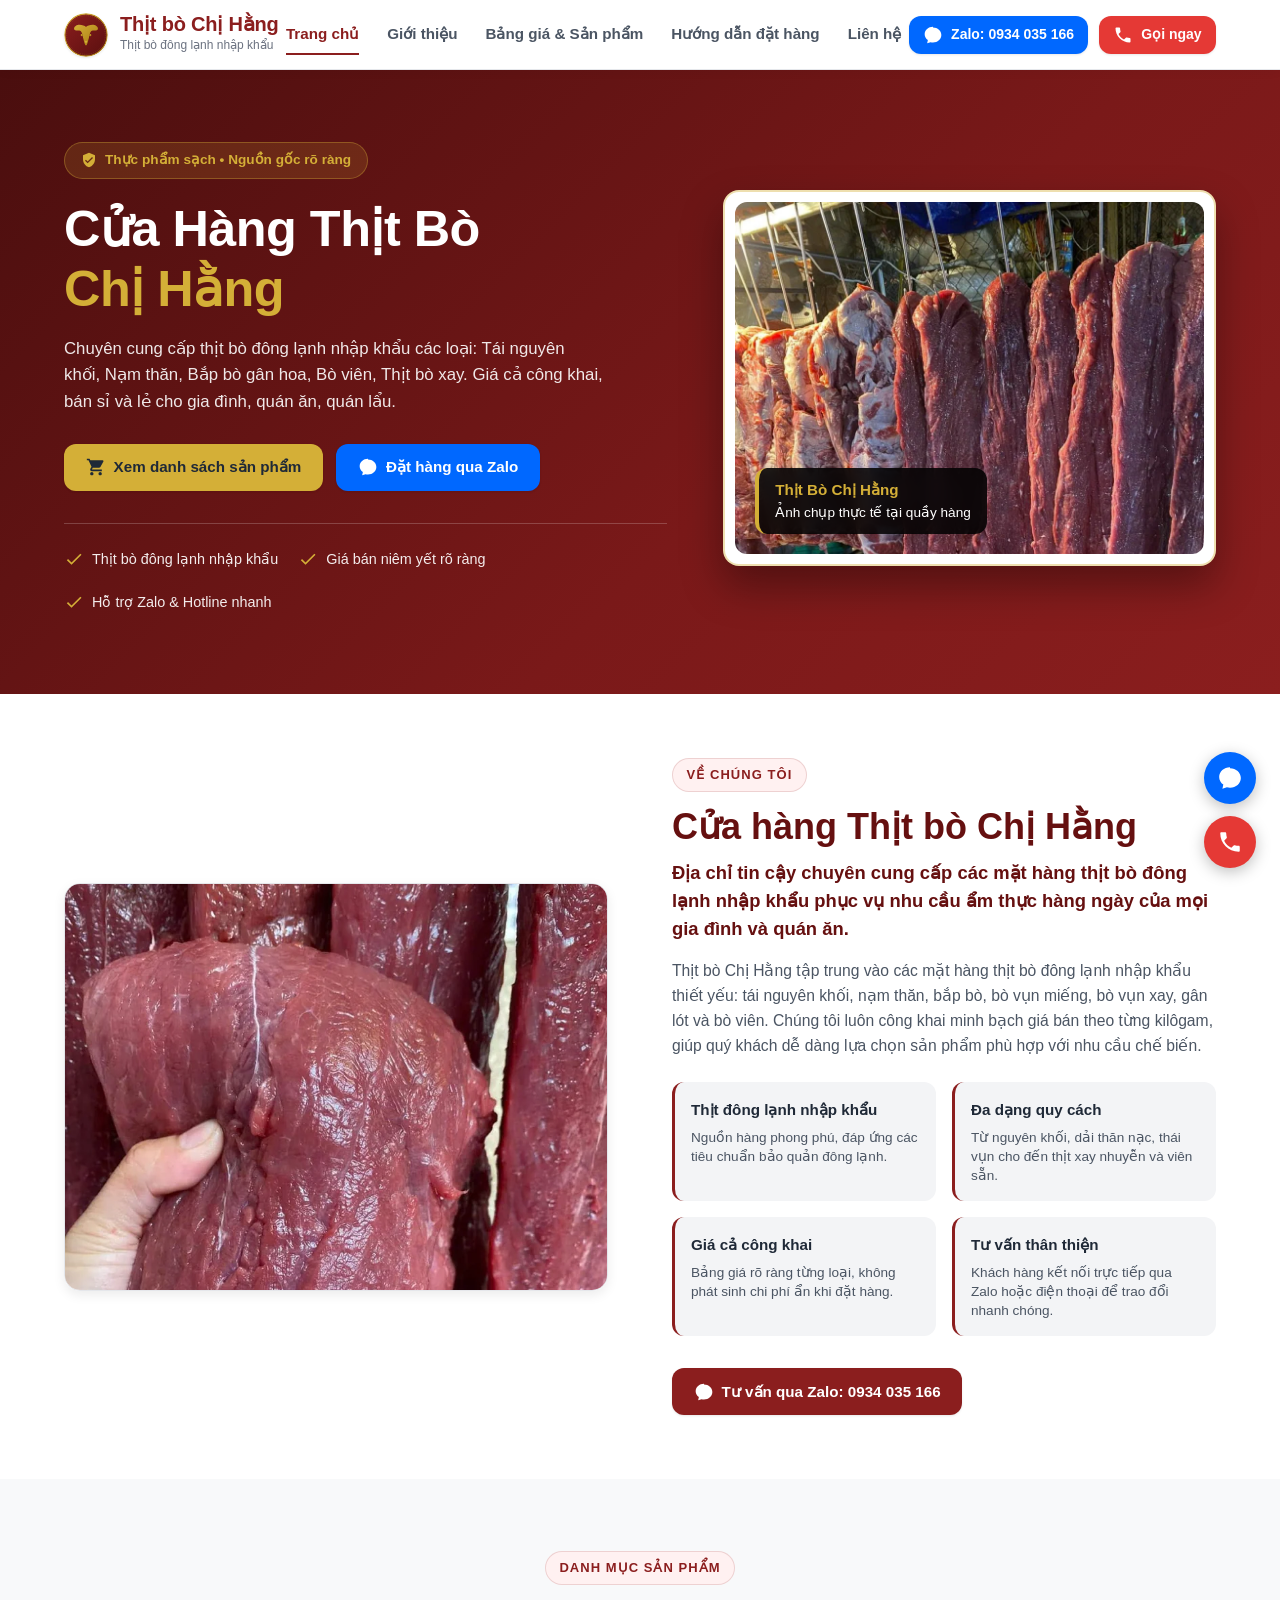
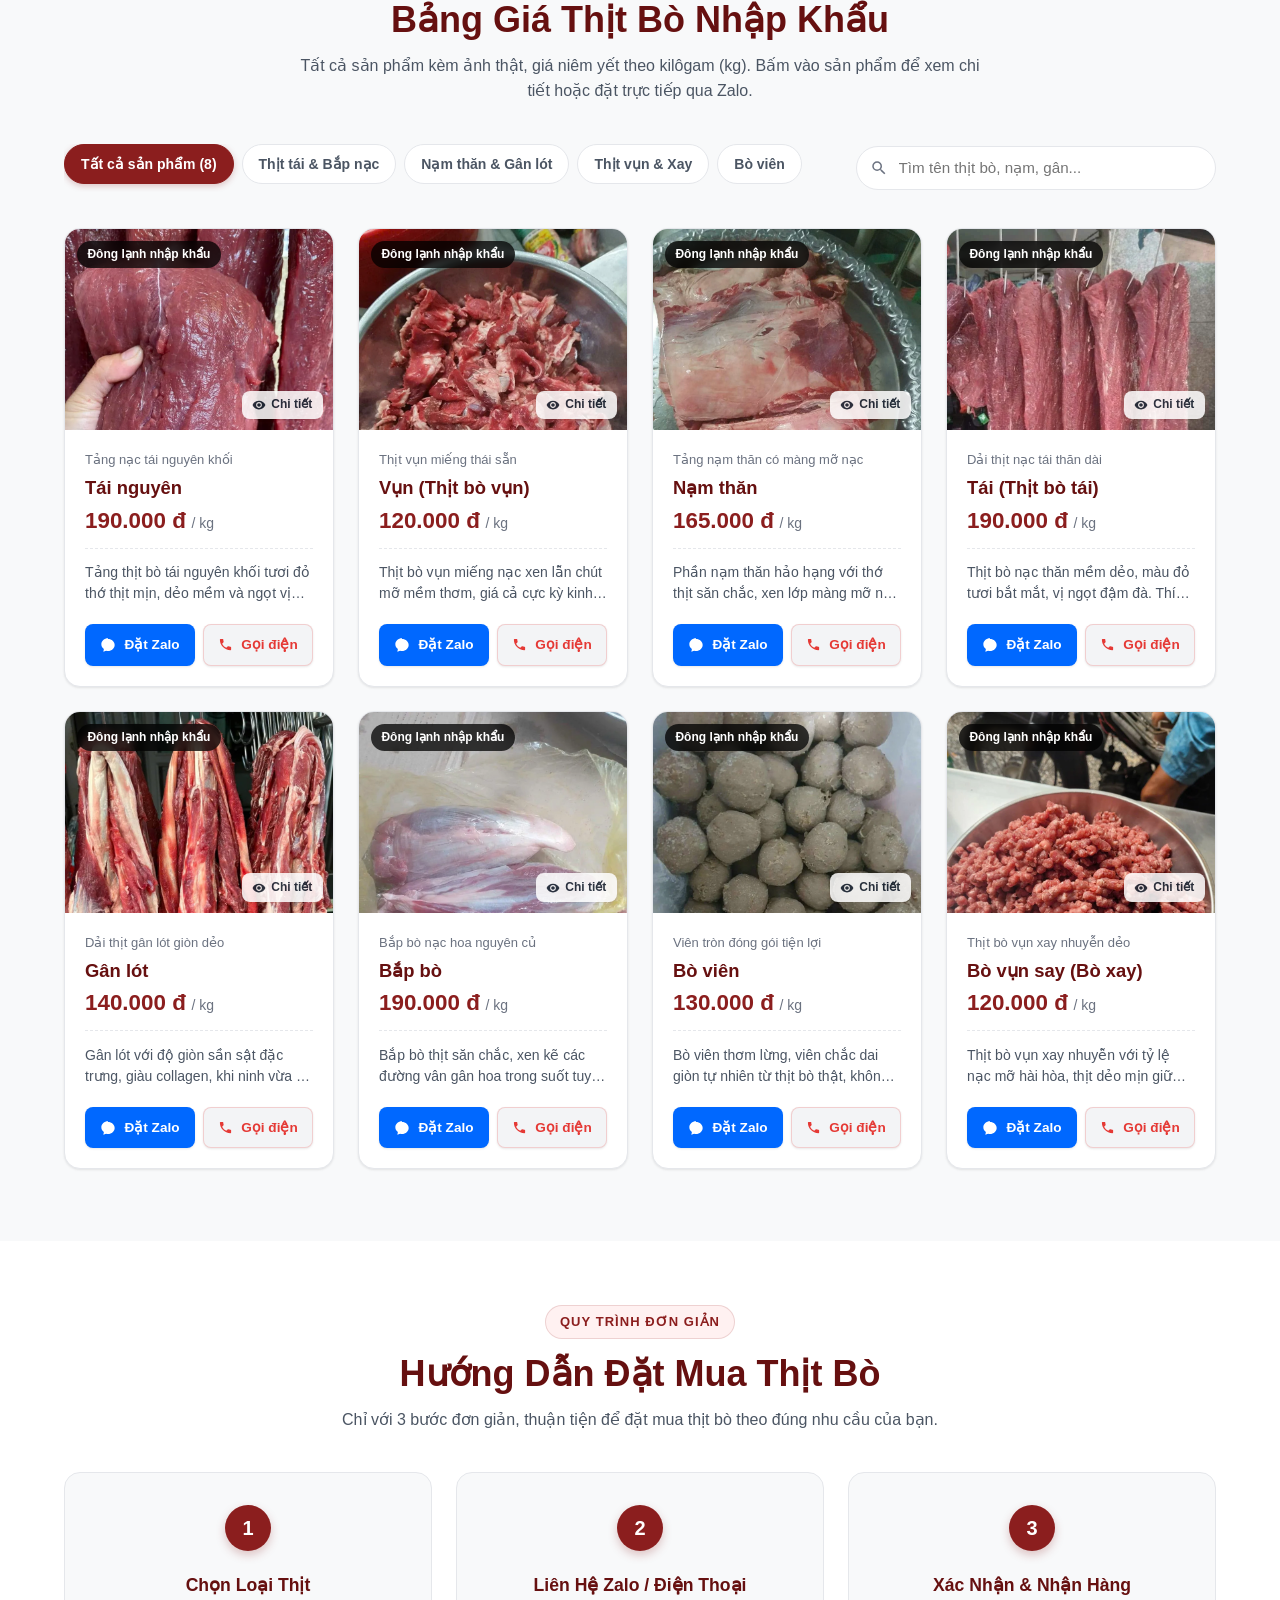
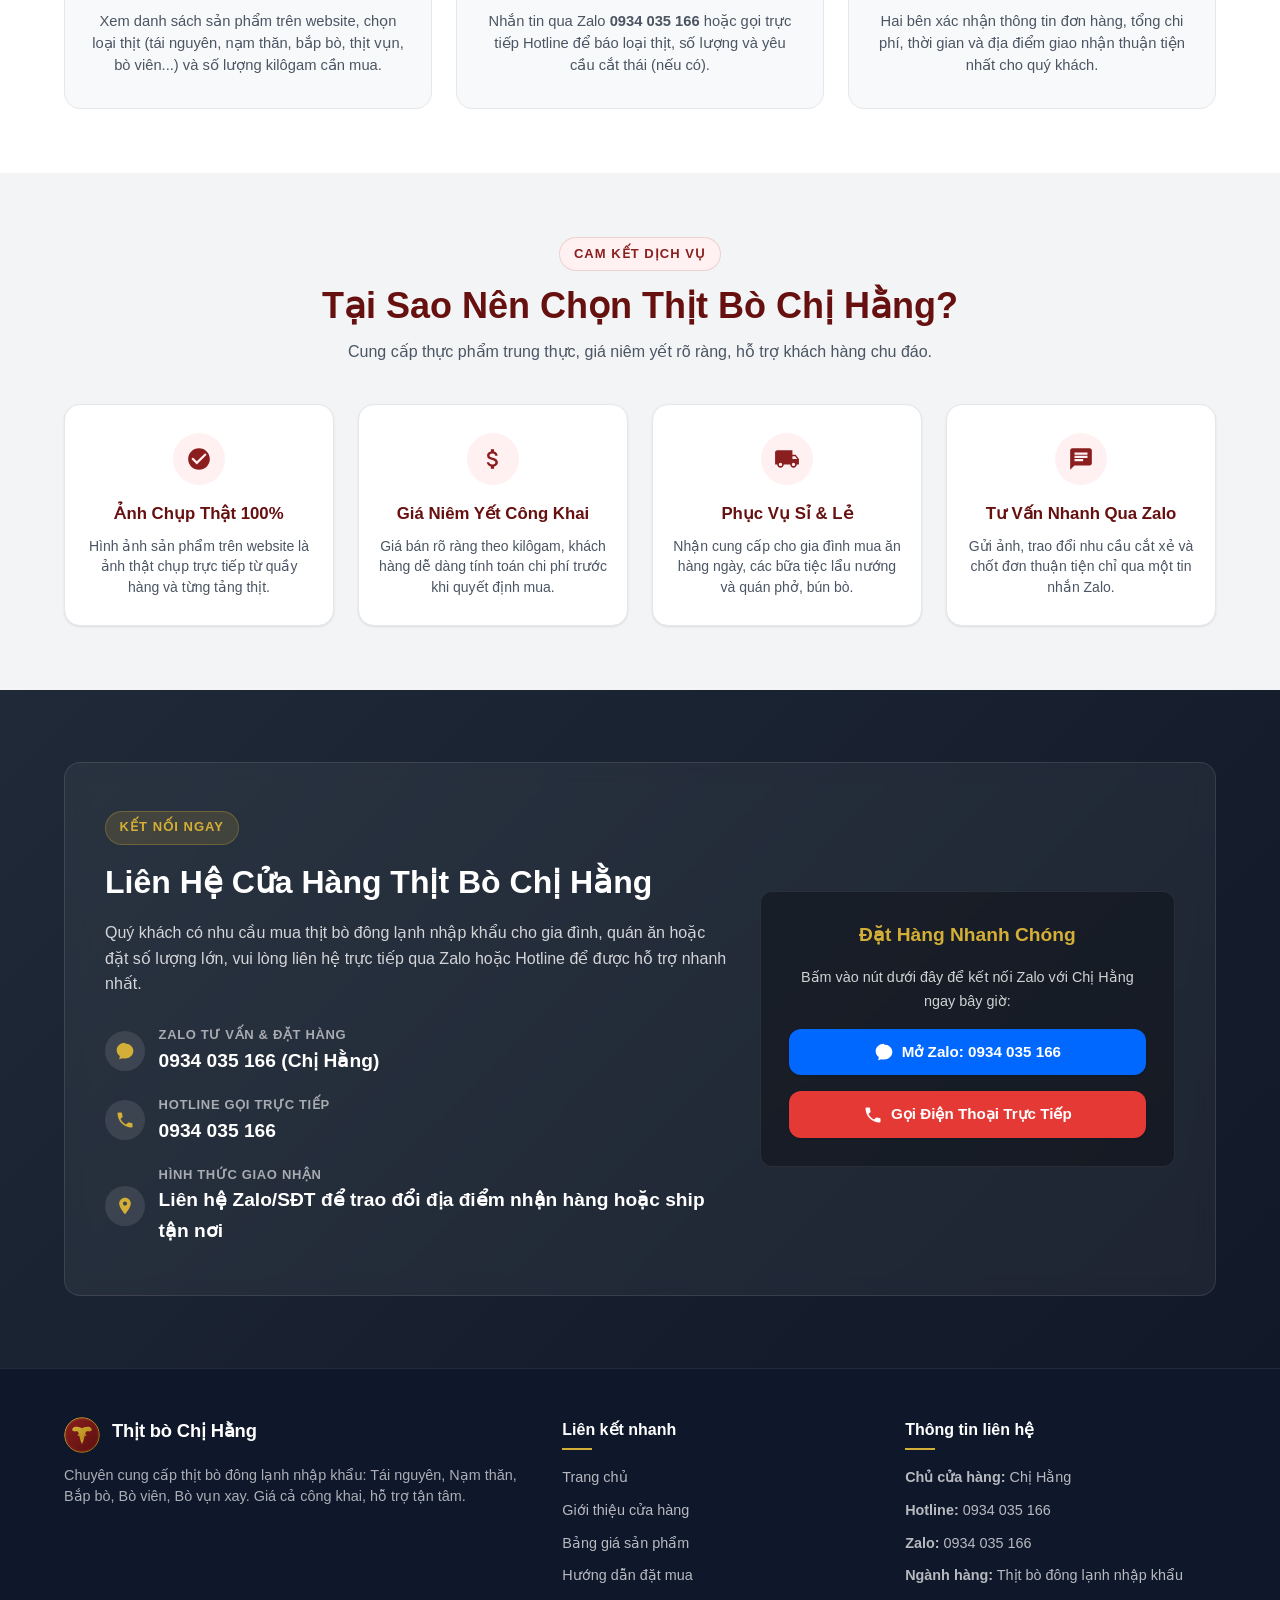
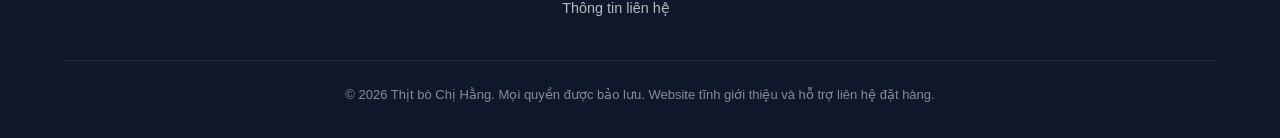
==== index.html @ 5a35ff4e "Khoi tao website Thit bo Chi Hang day du san pham, giao dien responsive va anh thuc te" ====
<!DOCTYPE html>
<html lang="vi">
<head>
  <meta charset="UTF-8">
  <meta name="viewport" content="width=device-width, initial-scale=1.0">
  
  <!-- SEO Meta Tags -->
  <title>Thịt Bò Chị Hằng - Thịt Bò Đông Lạnh Nhập Khẩu Uy Tín, Giá Tốt</title>
  <meta name="description" content="Thịt bò Chị Hằng chuyên cung cấp thịt bò đông lạnh nhập khẩu: tái nguyên, nạm thăn, bắp bò, bò vụn xay, gân lót, bò viên tươi ngon, giá cạnh tranh. Liên hệ Zalo 0934035166.">
  <meta name="keywords" content="thịt bò chị hằng, thịt bò đông lạnh nhập khẩu, thịt bò tái, nạm thăn, bắp bò, bò vụn, bò viên, thịt bò giá sỉ lẻ">
  <meta name="author" content="Thịt bò Chị Hằng">
  <meta name="robots" content="index, follow">

  <!-- Open Graph / Facebook / Zalo Share -->
  <meta property="og:type" content="website">
  <meta property="og:title" content="Thịt Bò Chị Hằng - Thịt Bò Đông Lạnh Nhập Khẩu">
  <meta property="og:description" content="Cung cấp thịt bò đông lạnh nhập khẩu uy tín: Tái nguyên, Nạm thăn, Bắp bò, Bò viên, Bò xay... Liên hệ đặt hàng: 0934035166.">
  <meta property="og:image" content="images/hero-quay-hang.jpg">

  <!-- Favicon -->
  <link rel="icon" type="image/svg+xml" href="images/logo.svg">

  <!-- Stylesheet -->
  <link rel="stylesheet" href="style.css">
</head>
<body>

  <!-- ===== SITE HEADER ===== -->
  <header id="site-header" class="site-header">
    <div class="container header-container">
      <a href="#trang-chu" class="brand-link" id="brand-link" title="Thịt bò Chị Hằng">
        <img src="images/logo.svg" alt="Logo Thịt bò Chị Hằng" class="brand-logo" width="44" height="44">
        <div class="brand-text">
          <span class="brand-name">Thịt bò Chị Hằng</span>
          <span class="brand-sub">Thịt bò đông lạnh nhập khẩu</span>
        </div>
      </a>

      <!-- Desktop Nav -->
      <nav class="main-nav" id="main-nav" aria-label="Điều hướng chính">
        <a href="#trang-chu" class="nav-link active" id="nav-home">Trang chủ</a>
        <a href="#gioi-thieu" class="nav-link" id="nav-about">Giới thiệu</a>
        <a href="#san-pham" class="nav-link" id="nav-products">Bảng giá & Sản phẩm</a>
        <a href="#huong-dan" class="nav-link" id="nav-guide">Hướng dẫn đặt hàng</a>
        <a href="#lien-he" class="nav-link" id="nav-contact">Liên hệ</a>
      </nav>

      <!-- Header Actions -->
      <div class="header-actions">
        <a href="https://zalo.me/0934035166" target="_blank" rel="noopener noreferrer" class="btn btn-zalo btn-sm" id="header-zalo-btn" title="Chat Zalo ngay">
          <svg class="btn-icon" viewBox="0 0 24 24">
            <path d="M12 2C6.48 2 2 6.03 2 11c0 2.87 1.5 5.43 3.84 7.08L5 22l4.13-1.35c.92.23 1.89.35 2.87.35 5.52 0 10-4.03 10-9s-4.48-9-10-9z"/>
          </svg>
          <span>Zalo: 0934 035 166</span>
        </a>

        <a href="tel:0934035166" class="btn btn-hotline btn-sm header-phone-btn" id="header-phone-btn" title="Gọi Hotline">
          <svg class="btn-icon" viewBox="0 0 24 24">
            <path d="M6.62 10.79c1.44 2.83 3.76 5.14 6.59 6.59l2.2-2.2c.27-.27.67-.36 1.02-.24 1.12.37 2.33.57 3.57.57.55 0 1 .45 1 1V20c0 .55-.45 1-1 1-9.39 0-17-7.61-17-17 0-.55.45-1 1-1h3.5c.55 0 1 .45 1 1 0 1.25.2 2.45.57 3.57.11.35.03.74-.25 1.02l-2.2 2.2z"/>
          </svg>
          <span>Gọi ngay</span>
        </a>

        <!-- Mobile Menu Toggle Button -->
        <button class="menu-toggle" id="menu-toggle" aria-label="Mở menu điều hướng" aria-expanded="false">
          <span></span>
          <span></span>
          <span></span>
        </button>
      </div>
    </div>

    <!-- Mobile Drawer Nav -->
    <div class="mobile-nav-drawer" id="mobile-nav-drawer">
      <a href="#trang-chu" class="nav-link">Trang chủ</a>
      <a href="#gioi-thieu" class="nav-link">Giới thiệu cửa hàng</a>
      <a href="#san-pham" class="nav-link">Danh sách sản phẩm</a>
      <a href="#huong-dan" class="nav-link">Hướng dẫn đặt hàng</a>
      <a href="#lien-he" class="nav-link">Thông tin liên hệ</a>
      <div class="mobile-actions">
        <a href="https://zalo.me/0934035166" target="_blank" rel="noopener noreferrer" class="btn btn-zalo">
          <svg class="btn-icon" viewBox="0 0 24 24"><path d="M12 2C6.48 2 2 6.03 2 11c0 2.87 1.5 5.43 3.84 7.08L5 22l4.13-1.35c.92.23 1.89.35 2.87.35 5.52 0 10-4.03 10-9s-4.48-9-10-9z"/></svg>
          <span>Nhắn Zalo: 0934 035 166</span>
        </a>
        <a href="tel:0934035166" class="btn btn-hotline">
          <svg class="btn-icon" viewBox="0 0 24 24"><path d="M6.62 10.79c1.44 2.83 3.76 5.14 6.59 6.59l2.2-2.2c.27-.27.67-.36 1.02-.24 1.12.37 2.33.57 3.57.57.55 0 1 .45 1 1V20c0 .55-.45 1-1 1-9.39 0-17-7.61-17-17 0-.55.45-1 1-1h3.5c.55 0 1 .45 1 1 0 1.25.2 2.45.57 3.57.11.35.03.74-.25 1.02l-2.2 2.2z"/></svg>
          <span>Gọi Hotline: 0934 035 166</span>
        </a>
      </div>
    </div>
  </header>

  <!-- ===== MAIN CONTENT ===== -->
  <main id="main-content">

    <!-- 1. HERO SECTION -->
    <section id="trang-chu" class="hero-section">
      <div class="container">
        <div class="hero-grid">
          <div class="hero-content">
            <div class="hero-badge">
              <svg width="16" height="16" viewBox="0 0 24 24" fill="currentColor">
                <path d="M12 1L3 5v6c0 5.55 3.84 10.74 9 12 5.16-1.26 9-6.45 9-12V5l-9-4zm-2 16l-4-4 1.41-1.41L10 14.17l6.59-6.59L18 9l-8 8z"/>
              </svg>
              <span>Thực phẩm sạch • Nguồn gốc rõ ràng</span>
            </div>

            <h1 class="hero-title">
              Cửa Hàng Thịt Bò <span>Chị Hằng</span>
            </h1>

            <p class="hero-desc">
              Chuyên cung cấp thịt bò đông lạnh nhập khẩu các loại: Tái nguyên khối, Nạm thăn, Bắp bò gân hoa, Bò viên, Thịt bò xay. Giá cả công khai, bán sỉ và lẻ cho gia đình, quán ăn, quán lẩu.
            </p>

            <div class="hero-cta-group">
              <a href="#san-pham" class="btn btn-accent" id="hero-btn-products">
                <svg class="btn-icon" viewBox="0 0 24 24">
                  <path d="M7 18c-1.1 0-1.99.9-1.99 2S5.9 22 7 22s2-.9 2-2-.9-2-2-2zM1 2v2h2l3.6 7.59-1.35 2.45c-.16.28-.25.61-.25.96 0 1.1.9 2 2 2h12v-2H7.42c-.14 0-.25-.11-.25-.25l.03-.12.9-1.63h7.45c.75 0 1.41-.41 1.75-1.03l3.58-6.49c.08-.14.12-.31.12-.48 0-.55-.45-1-1-1H5.21l-.94-2H1zm16 16c-1.1 0-1.99.9-1.99 2s.89 2 1.99 2 2-.9 2-2-.9-2-2-2z"/>
                </svg>
                <span>Xem danh sách sản phẩm</span>
              </a>

              <a href="https://zalo.me/0934035166" target="_blank" rel="noopener noreferrer" class="btn btn-zalo" id="hero-btn-zalo">
                <svg class="btn-icon" viewBox="0 0 24 24">
                  <path d="M12 2C6.48 2 2 6.03 2 11c0 2.87 1.5 5.43 3.84 7.08L5 22l4.13-1.35c.92.23 1.89.35 2.87.35 5.52 0 10-4.03 10-9s-4.48-9-10-9z"/>
                </svg>
                <span>Đặt hàng qua Zalo</span>
              </a>
            </div>

            <div class="hero-highlights">
              <div class="highlight-item">
                <svg class="highlight-icon" viewBox="0 0 24 24"><path d="M9 16.17L4.83 12l-1.42 1.41L9 19 21 7l-1.41-1.41z"/></svg>
                <span>Thịt bò đông lạnh nhập khẩu</span>
              </div>
              <div class="highlight-item">
                <svg class="highlight-icon" viewBox="0 0 24 24"><path d="M9 16.17L4.83 12l-1.42 1.41L9 19 21 7l-1.41-1.41z"/></svg>
                <span>Giá bán niêm yết rõ ràng</span>
              </div>
              <div class="highlight-item">
                <svg class="highlight-icon" viewBox="0 0 24 24"><path d="M9 16.17L4.83 12l-1.42 1.41L9 19 21 7l-1.41-1.41z"/></svg>
                <span>Hỗ trợ Zalo & Hotline nhanh</span>
              </div>
            </div>
          </div>

          <div class="hero-visual">
            <div class="hero-card">
              <div class="hero-img-wrap">
                <picture>
                  <source srcset="images/hero-quay-hang.webp" type="image/webp">
                  <img src="images/hero-quay-hang.jpg" alt="Quầy thịt bò đông lạnh nhập khẩu Thịt bò Chị Hằng" class="hero-img" width="800" height="600">
                </picture>
                <div class="hero-floating-badge">
                  <strong>Thịt Bò Chị Hằng</strong>
                  <span>Ảnh chụp thực tế tại quầy hàng</span>
                </div>
              </div>
            </div>
          </div>
        </div>
      </div>
    </section>

    <!-- 2. ABOUT STORE SECTION -->
    <section id="gioi-thieu" class="about-section">
      <div class="container">
        <div class="about-grid">
          <div class="about-img-box">
            <div class="about-img-frame">
              <picture>
                <source srcset="images/tai-nguyen.webp" type="image/webp">
                <img src="images/tai-nguyen.jpg" alt="Thịt bò tái nguyên tươi ngon - Thịt bò Chị Hằng" class="about-img" loading="lazy" width="600" height="450">
              </picture>
            </div>
          </div>

          <div class="about-content">
            <div class="section-tag">Về chúng tôi</div>
            <h2 class="section-title">Cửa hàng Thịt bò Chị Hằng</h2>
            <p class="about-lead">
              Địa chỉ tin cậy chuyên cung cấp các mặt hàng thịt bò đông lạnh nhập khẩu phục vụ nhu cầu ẩm thực hàng ngày của mọi gia đình và quán ăn.
            </p>
            <p class="about-text">
              Thịt bò Chị Hằng tập trung vào các mặt hàng thịt bò đông lạnh nhập khẩu thiết yếu: tái nguyên khối, nạm thăn, bắp bò, bò vụn miếng, bò vụn xay, gân lót và bò viên. Chúng tôi luôn công khai minh bạch giá bán theo từng kilôgam, giúp quý khách dễ dàng lựa chọn sản phẩm phù hợp với nhu cầu chế biến.
            </p>

            <div class="about-features-list">
              <div class="feature-box">
                <h4>Thịt đông lạnh nhập khẩu</h4>
                <p>Nguồn hàng phong phú, đáp ứng các tiêu chuẩn bảo quản đông lạnh.</p>
              </div>
              <div class="feature-box">
                <h4>Đa dạng quy cách</h4>
                <p>Từ nguyên khối, dải thăn nạc, thái vụn cho đến thịt xay nhuyễn và viên sẵn.</p>
              </div>
              <div class="feature-box">
                <h4>Giá cả công khai</h4>
                <p>Bảng giá rõ ràng từng loại, không phát sinh chi phí ẩn khi đặt hàng.</p>
              </div>
              <div class="feature-box">
                <h4>Tư vấn thân thiện</h4>
                <p>Khách hàng kết nối trực tiếp qua Zalo hoặc điện thoại để trao đổi nhanh chóng.</p>
              </div>
            </div>

            <a href="https://zalo.me/0934035166" target="_blank" rel="noopener noreferrer" class="btn btn-primary" id="about-zalo-btn">
              <svg class="btn-icon" viewBox="0 0 24 24"><path d="M12 2C6.48 2 2 6.03 2 11c0 2.87 1.5 5.43 3.84 7.08L5 22l4.13-1.35c.92.23 1.89.35 2.87.35 5.52 0 10-4.03 10-9s-4.48-9-10-9z"/></svg>
              <span>Tư vấn qua Zalo: 0934 035 166</span>
            </a>
          </div>
        </div>
      </div>
    </section>

    <!-- 3. PRODUCTS SECTION (MAIN) -->
    <section id="san-pham" class="products-section">
      <div class="container">
        <div class="section-title-wrap">
          <span class="section-tag">Danh mục sản phẩm</span>
          <h2 class="section-title">Bảng Giá Thịt Bò Nhập Khẩu</h2>
          <p class="section-subtitle">
            Tất cả sản phẩm kèm ảnh thật, giá niêm yết theo kilôgam (kg). Bấm vào sản phẩm để xem chi tiết hoặc đặt trực tiếp qua Zalo.
          </p>
        </div>

        <!-- Filter & Search Toolbar -->
        <div class="products-toolbar">
          <div class="filter-pills" id="filter-pills" role="tablist" aria-label="Bộ lọc danh mục">
            <button class="filter-pill active" data-category="all" role="tab" aria-selected="true">Tất cả sản phẩm (8)</button>
            <button class="filter-pill" data-category="tai" role="tab" aria-selected="false">Thịt tái & Bắp nạc</button>
            <button class="filter-pill" data-category="nam-gan" role="tab" aria-selected="false">Nạm thăn & Gân lót</button>
            <button class="filter-pill" data-category="vun" role="tab" aria-selected="false">Thịt vụn & Xay</button>
            <button class="filter-pill" data-category="vien" role="tab" aria-selected="false">Bò viên</button>
          </div>

          <div class="search-input-wrap">
            <svg class="search-icon" viewBox="0 0 24 24">
              <path d="M15.5 14h-.79l-.28-.27A6.471 6.471 0 0 0 16 9.5 6.5 6.5 0 1 0 9.5 16c1.61 0 3.09-.59 4.23-1.57l.27.28v.79l5 4.99L20.49 19l-4.99-5zm-6 0C7.01 14 5 11.99 5 9.5S7.01 5 9.5 5 14 7.01 14 9.5 11.99 14 9.5 14z"/>
            </svg>
            <input type="search" id="search-input" class="search-input" placeholder="Tìm tên thịt bò, nạm, gân..." aria-label="Tìm kiếm sản phẩm">
          </div>
        </div>

        <!-- Products Grid Container (Rendered by JS) -->
        <div class="products-grid" id="products-grid" aria-live="polite">
          <!-- Sẽ được render động từ products.js -->
        </div>
      </div>
    </section>

    <!-- 4. HOW TO ORDER SECTION -->
    <section id="huong-dan" class="steps-section">
      <div class="container">
        <div class="section-title-wrap">
          <span class="section-tag">Quy trình đơn giản</span>
          <h2 class="section-title">Hướng Dẫn Đặt Mua Thịt Bò</h2>
          <p class="section-subtitle">
            Chỉ với 3 bước đơn giản, thuận tiện để đặt mua thịt bò theo đúng nhu cầu của bạn.
          </p>
        </div>

        <div class="steps-grid">
          <div class="step-card">
            <div class="step-number">1</div>
            <h3 class="step-title">Chọn Loại Thịt</h3>
            <p class="step-desc">
              Xem danh sách sản phẩm trên website, chọn loại thịt (tái nguyên, nạm thăn, bắp bò, thịt vụn, bò viên...) và số lượng kilôgam cần mua.
            </p>
          </div>

          <div class="step-card">
            <div class="step-number">2</div>
            <h3 class="step-title">Liên Hệ Zalo / Điện Thoại</h3>
            <p class="step-desc">
              Nhắn tin qua Zalo <strong>0934 035 166</strong> hoặc gọi trực tiếp Hotline để báo loại thịt, số lượng và yêu cầu cắt thái (nếu có).
            </p>
          </div>

          <div class="step-card">
            <div class="step-number">3</div>
            <h3 class="step-title">Xác Nhận & Nhận Hàng</h3>
            <p class="step-desc">
              Hai bên xác nhận thông tin đơn hàng, tổng chi phí, thời gian và địa điểm giao nhận thuận tiện nhất cho quý khách.
            </p>
          </div>
        </div>
      </div>
    </section>

    <!-- 5. ADVANTAGES SECTION -->
    <section class="advantages-section">
      <div class="container">
        <div class="section-title-wrap">
          <span class="section-tag">Cam kết dịch vụ</span>
          <h2 class="section-title">Tại Sao Nên Chọn Thịt Bò Chị Hằng?</h2>
          <p class="section-subtitle">
            Cung cấp thực phẩm trung thực, giá niêm yết rõ ràng, hỗ trợ khách hàng chu đáo.
          </p>
        </div>

        <div class="advantages-grid">
          <div class="advantage-card">
            <div class="advantage-icon-wrap">
              <svg class="advantage-icon" viewBox="0 0 24 24"><path d="M12 2C6.48 2 2 6.48 2 12s4.48 10 10 10 10-4.48 10-10S17.52 2 12 2zm-2 15l-5-5 1.41-1.41L10 14.17l7.59-7.59L19 8l-9 9z"/></svg>
            </div>
            <h3 class="advantage-title">Ảnh Chụp Thật 100%</h3>
            <p class="advantage-desc">Hình ảnh sản phẩm trên website là ảnh thật chụp trực tiếp từ quầy hàng và từng tảng thịt.</p>
          </div>

          <div class="advantage-card">
            <div class="advantage-icon-wrap">
              <svg class="advantage-icon" viewBox="0 0 24 24"><path d="M11.8 10.9c-2.27-.59-3-1.2-3-2.15 0-1.09 1.01-1.85 2.7-1.85 1.78 0 2.44.85 2.5 2.1h2.21c-.07-1.72-1.12-3.3-3.21-3.81V3h-3v2.16c-1.94.42-3.5 1.68-3.5 3.61 0 2.31 1.91 3.46 4.7 4.13 2.5.6 3 1.48 3 2.41 0 .69-.49 1.79-2.7 1.79-2.06 0-2.87-.92-2.98-2.1h-2.2c.12 2.19 1.76 3.42 3.68 3.83V21h3v-2.15c1.95-.37 3.5-1.5 3.5-3.55 0-2.84-2.43-3.81-4.7-4.4z"/></svg>
            </div>
            <h3 class="advantage-title">Giá Niêm Yết Công Khai</h3>
            <p class="advantage-desc">Giá bán rõ ràng theo kilôgam, khách hàng dễ dàng tính toán chi phí trước khi quyết định mua.</p>
          </div>

          <div class="advantage-card">
            <div class="advantage-icon-wrap">
              <svg class="advantage-icon" viewBox="0 0 24 24"><path d="M20 8h-3V4H3c-1.1 0-2 .9-2 2v11h2c0 1.66 1.34 3 3 3s3-1.34 3-3h6c0 1.66 1.34 3 3 3s3-1.34 3-3h2v-5l-3-4zM6 18.5c-.83 0-1.5-.67-1.5-1.5s.67-1.5 1.5-1.5 1.5.67 1.5 1.5-.67 1.5-1.5 1.5zm13.5-9l1.96 2.5H17V9.5h2.5zm-1.5 9c-.83 0-1.5-.67-1.5-1.5s.67-1.5 1.5-1.5 1.5.67 1.5 1.5-.67 1.5-1.5 1.5z"/></svg>
            </div>
            <h3 class="advantage-title">Phục Vụ Sỉ & Lẻ</h3>
            <p class="advantage-desc">Nhận cung cấp cho gia đình mua ăn hàng ngày, các bữa tiệc lẩu nướng và quán phở, bún bò.</p>
          </div>

          <div class="advantage-card">
            <div class="advantage-icon-wrap">
              <svg class="advantage-icon" viewBox="0 0 24 24"><path d="M20 2H4c-1.1 0-1.99.9-1.99 2L2 22l4-4h14c1.1 0 2-.9 2-2V4c0-1.1-.9-2-2-2zM6 9h12v2H6V9zm8 5H6v-2h8v2zm4-6H6V6h12v2z"/></svg>
            </div>
            <h3 class="advantage-title">Tư Vấn Nhanh Qua Zalo</h3>
            <p class="advantage-desc">Gửi ảnh, trao đổi nhu cầu cắt xẻ và chốt đơn thuận tiện chỉ qua một tin nhắn Zalo.</p>
          </div>
        </div>
      </div>
    </section>

    <!-- 6. CONTACT SECTION -->
    <section id="lien-he" class="contact-section">
      <div class="container">
        <div class="contact-card-wrap">
          <div class="contact-grid">
            <div class="contact-header">
              <span class="section-tag" style="background: rgba(212,175,55,0.15); color: var(--color-accent); border-color: rgba(212,175,55,0.3);">Kết nối ngay</span>
              <h2>Liên Hệ Cửa Hàng Thịt Bò Chị Hằng</h2>
              <p>
                Quý khách có nhu cầu mua thịt bò đông lạnh nhập khẩu cho gia đình, quán ăn hoặc đặt số lượng lớn, vui lòng liên hệ trực tiếp qua Zalo hoặc Hotline để được hỗ trợ nhanh nhất.
              </p>

              <div class="contact-info-list">
                <div class="contact-info-item">
                  <div class="contact-info-icon">
                    <svg viewBox="0 0 24 24"><path d="M12 2C6.48 2 2 6.03 2 11c0 2.87 1.5 5.43 3.84 7.08L5 22l4.13-1.35c.92.23 1.89.35 2.87.35 5.52 0 10-4.03 10-9s-4.48-9-10-9z"/></svg>
                  </div>
                  <div class="contact-info-text">
                    <strong>Zalo tư vấn & đặt hàng</strong>
                    <a href="https://zalo.me/0934035166" target="_blank" rel="noopener noreferrer">0934 035 166 (Chị Hằng)</a>
                  </div>
                </div>

                <div class="contact-info-item">
                  <div class="contact-info-icon">
                    <svg viewBox="0 0 24 24"><path d="M6.62 10.79c1.44 2.83 3.76 5.14 6.59 6.59l2.2-2.2c.27-.27.67-.36 1.02-.24 1.12.37 2.33.57 3.57.57.55 0 1 .45 1 1V20c0 .55-.45 1-1 1-9.39 0-17-7.61-17-17 0-.55.45-1 1-1h3.5c.55 0 1 .45 1 1 0 1.25.2 2.45.57 3.57.11.35.03.74-.25 1.02l-2.2 2.2z"/></svg>
                  </div>
                  <div class="contact-info-text">
                    <strong>Hotline gọi trực tiếp</strong>
                    <a href="tel:0934035166">0934 035 166</a>
                  </div>
                </div>

                <div class="contact-info-item">
                  <div class="contact-info-icon">
                    <svg viewBox="0 0 24 24"><path d="M12 2C8.13 2 5 5.13 5 9c0 5.25 7 13 7 13s7-7.75 7-13c0-3.87-3.13-7-7-7zm0 9.5c-1.38 0-2.5-1.12-2.5-2.5s1.12-2.5 2.5-2.5 2.5 1.12 2.5 2.5-1.12 2.5-2.5 2.5z"/></svg>
                  </div>
                  <div class="contact-info-text">
                    <strong>Hình thức giao nhận</strong>
                    <span>Liên hệ Zalo/SĐT để trao đổi địa điểm nhận hàng hoặc ship tận nơi</span>
                  </div>
                </div>
              </div>
            </div>

            <div class="contact-actions-box">
              <h3>Đặt Hàng Nhanh Chóng</h3>
              <p>Bấm vào nút dưới đây để kết nối Zalo với Chị Hằng ngay bây giờ:</p>
              
              <a href="https://zalo.me/0934035166" target="_blank" rel="noopener noreferrer" class="btn btn-zalo" id="contact-zalo-cta">
                <svg class="btn-icon" viewBox="0 0 24 24"><path d="M12 2C6.48 2 2 6.03 2 11c0 2.87 1.5 5.43 3.84 7.08L5 22l4.13-1.35c.92.23 1.89.35 2.87.35 5.52 0 10-4.03 10-9s-4.48-9-10-9z"/></svg>
                <span>Mở Zalo: 0934 035 166</span>
              </a>

              <a href="tel:0934035166" class="btn btn-hotline" id="contact-call-cta">
                <svg class="btn-icon" viewBox="0 0 24 24"><path d="M6.62 10.79c1.44 2.83 3.76 5.14 6.59 6.59l2.2-2.2c.27-.27.67-.36 1.02-.24 1.12.37 2.33.57 3.57.57.55 0 1 .45 1 1V20c0 .55-.45 1-1 1-9.39 0-17-7.61-17-17 0-.55.45-1 1-1h3.5c.55 0 1 .45 1 1 0 1.25.2 2.45.57 3.57.11.35.03.74-.25 1.02l-2.2 2.2z"/></svg>
                <span>Gọi Điện Thoại Trực Tiếp</span>
              </a>
            </div>
          </div>
        </div>
      </div>
    </section>

  </main>

  <!-- ===== SITE FOOTER ===== -->
  <footer class="site-footer">
    <div class="container">
      <div class="footer-grid">
        <div class="footer-col footer-brand">
          <div class="brand-link" style="margin-bottom: 0.75rem;">
            <img src="images/logo.svg" alt="Logo Thịt bò Chị Hằng" width="36" height="36" style="border-radius: 50%;">
            <span class="brand-name" style="font-size: 1.15rem; color: #FFFFFF;">Thịt bò Chị Hằng</span>
          </div>
          <p>
            Chuyên cung cấp thịt bò đông lạnh nhập khẩu: Tái nguyên, Nạm thăn, Bắp bò, Bò viên, Bò vụn xay. Giá cả công khai, hỗ trợ tận tâm.
          </p>
        </div>

        <div class="footer-col">
          <h4>Liên kết nhanh</h4>
          <ul class="footer-links">
            <li><a href="#trang-chu">Trang chủ</a></li>
            <li><a href="#gioi-thieu">Giới thiệu cửa hàng</a></li>
            <li><a href="#san-pham">Bảng giá sản phẩm</a></li>
            <li><a href="#huong-dan">Hướng dẫn đặt mua</a></li>
            <li><a href="#lien-he">Thông tin liên hệ</a></li>
          </ul>
        </div>

        <div class="footer-col">
          <h4>Thông tin liên hệ</h4>
          <ul class="footer-links">
            <li><strong>Chủ cửa hàng:</strong> Chị Hằng</li>
            <li><strong>Hotline:</strong> <a href="tel:0934035166">0934 035 166</a></li>
            <li><strong>Zalo:</strong> <a href="https://zalo.me/0934035166" target="_blank" rel="noopener noreferrer">0934 035 166</a></li>
            <li><strong>Ngành hàng:</strong> Thịt bò đông lạnh nhập khẩu</li>
          </ul>
        </div>
      </div>

      <div class="footer-bottom">
        <p>&copy; 2026 Thịt bò Chị Hằng. Mọi quyền được bảo lưu. Website tĩnh giới thiệu và hỗ trợ liên hệ đặt hàng.</p>
      </div>
    </div>
  </footer>

  <!-- ===== FLOATING WIDGETS (DESKTOP) ===== -->
  <aside class="floating-contact-desktop" aria-label="Liên hệ nhanh">
    <a href="https://zalo.me/0934035166" target="_blank" rel="noopener noreferrer" class="float-btn float-zalo" title="Chat Zalo ngay: 0934 035 166" id="floating-zalo-btn">
      <svg viewBox="0 0 24 24"><path d="M12 2C6.48 2 2 6.03 2 11c0 2.87 1.5 5.43 3.84 7.08L5 22l4.13-1.35c.92.23 1.89.35 2.87.35 5.52 0 10-4.03 10-9s-4.48-9-10-9z"/></svg>
    </a>
    <a href="tel:0934035166" class="float-btn float-hotline" title="Gọi Hotline: 0934 035 166" id="floating-hotline-btn">
      <svg viewBox="0 0 24 24"><path d="M6.62 10.79c1.44 2.83 3.76 5.14 6.59 6.59l2.2-2.2c.27-.27.67-.36 1.02-.24 1.12.37 2.33.57 3.57.57.55 0 1 .45 1 1V20c0 .55-.45 1-1 1-9.39 0-17-7.61-17-17 0-.55.45-1 1-1h3.5c.55 0 1 .45 1 1 0 1.25.2 2.45.57 3.57.11.35.03.74-.25 1.02l-2.2 2.2z"/></svg>
    </a>
  </aside>

  <!-- ===== MOBILE BOTTOM BAR (FIXED) ===== -->
  <nav class="mobile-bottom-bar" id="mobile-bottom-bar" aria-label="Thanh liên hệ điện thoại">
    <a href="tel:0934035166" class="btn btn-hotline" id="mobile-bottom-call">
      <svg class="btn-icon" viewBox="0 0 24 24"><path d="M6.62 10.79c1.44 2.83 3.76 5.14 6.59 6.59l2.2-2.2c.27-.27.67-.36 1.02-.24 1.12.37 2.33.57 3.57.57.55 0 1 .45 1 1V20c0 .55-.45 1-1 1-9.39 0-17-7.61-17-17 0-.55.45-1 1-1h3.5c.55 0 1 .45 1 1 0 1.25.2 2.45.57 3.57.11.35.03.74-.25 1.02l-2.2 2.2z"/></svg>
      <span>Gọi 0934 035 166</span>
    </a>
    <a href="https://zalo.me/0934035166" target="_blank" rel="noopener noreferrer" class="btn btn-zalo" id="mobile-bottom-zalo">
      <svg class="btn-icon" viewBox="0 0 24 24"><path d="M12 2C6.48 2 2 6.03 2 11c0 2.87 1.5 5.43 3.84 7.08L5 22l4.13-1.35c.92.23 1.89.35 2.87.35 5.52 0 10-4.03 10-9s-4.48-9-10-9z"/></svg>
      <span>Chat Zalo</span>
    </a>
  </nav>

  <!-- ===== QUICK VIEW MODAL ===== -->
  <div class="modal-backdrop" id="modal-backdrop" role="dialog" aria-modal="true" aria-labelledby="modal-content">
    <div class="modal-dialog">
      <button class="modal-close-btn" id="modal-close-btn" aria-label="Đóng cửa sổ">✕</button>
      <div id="modal-content">
        <!-- Render động từ script.js -->
      </div>
    </div>
  </div>

  <!-- JavaScript Modules -->
  <script src="products.js"></script>
  <script src="script.js"></script>
</body>
</html>
---- style.css ----
/* ==========================================================================
   THỊT BÒ CHỊ HẰNG - STYLESHEET
   Phong cách: Hiện đại, sạch sẽ, cao cấp, tối ưu trải nghiệm Mobile & Desktop
   ========================================================================== */

/* ===== CSS Variables (Design Tokens) ===== */
:root {
  --color-primary: #8B1E1E;
  --color-primary-dark: #661010;
  --color-primary-light: #B22B2B;
  --color-primary-subtle: #FFF1F1;

  --color-accent: #D4AF37;
  --color-accent-dark: #AA7C11;
  --color-accent-light: #FDF4D8;

  --color-zalo: #0068FF;
  --color-zalo-dark: #0051C6;
  --color-hotline: #E53935;
  --color-hotline-dark: #C62828;

  --color-bg: #F8F9FA;
  --color-surface: #FFFFFF;
  --color-surface-soft: #F3F4F6;
  --color-text: #1F2937;
  --color-text-secondary: #4B5563;
  --color-text-muted: #6B7280;
  --color-border: #E5E7EB;
  --color-border-subtle: #F0F2F5;

  --font-family: -apple-system, BlinkMacSystemFont, "Segoe UI", Roboto, "Helvetica Neue", Arial, sans-serif;

  --radius-xs: 4px;
  --radius-sm: 8px;
  --radius-md: 12px;
  --radius-lg: 16px;
  --radius-full: 9999px;

  --shadow-sm: 0 1px 3px rgba(0, 0, 0, 0.06), 0 1px 2px rgba(0, 0, 0, 0.04);
  --shadow-md: 0 4px 12px rgba(0, 0, 0, 0.08);
  --shadow-lg: 0 10px 25px -5px rgba(0, 0, 0, 0.1), 0 8px 10px -6px rgba(0, 0, 0, 0.05);
  --shadow-hover: 0 14px 30px rgba(139, 30, 30, 0.12);

  --transition-fast: 0.15s ease;
  --transition-normal: 0.25s cubic-bezier(0.4, 0, 0.2, 1);

  --container-max-w: 1200px;
  --header-height: 70px;
}

/* ===== Reset & Base Styles ===== */
*, *::before, *::after {
  box-sizing: border-box;
  margin: 0;
  padding: 0;
}

html {
  scroll-behavior: smooth;
  -webkit-text-size-adjust: 100%;
}

body {
  font-family: var(--font-family);
  font-size: 16px;
  line-height: 1.6;
  color: var(--color-text);
  background-color: var(--color-bg);
  overflow-x: hidden;
  padding-bottom: 70px; /* Chỗ cho bottom bar trên mobile */
}

@media (min-width: 768px) {
  body {
    padding-bottom: 0;
  }
}

img, picture {
  display: block;
  max-width: 100%;
  height: auto;
}

a {
  color: inherit;
  text-decoration: none;
  transition: color var(--transition-fast);
}

button {
  font-family: inherit;
  cursor: pointer;
  border: none;
  background: none;
}

.container {
  width: 100%;
  max-width: var(--container-max-w);
  margin-left: auto;
  margin-right: auto;
  padding-left: 1rem;
  padding-right: 1rem;
}

@media (min-width: 640px) {
  .container {
    padding-left: 1.5rem;
    padding-right: 1.5rem;
  }
}

/* ===== Typography Utilities ===== */
.section-title-wrap {
  text-align: center;
  max-width: 680px;
  margin: 0 auto 2.5rem;
}

.section-tag {
  display: inline-block;
  font-size: 0.8125rem;
  font-weight: 700;
  letter-spacing: 0.08em;
  text-transform: uppercase;
  color: var(--color-primary);
  background: var(--color-primary-subtle);
  padding: 0.35rem 0.85rem;
  border-radius: var(--radius-full);
  margin-bottom: 0.75rem;
  border: 1px solid rgba(139, 30, 30, 0.15);
}

.section-title {
  font-size: 1.85rem;
  font-weight: 800;
  color: var(--color-primary-dark);
  line-height: 1.25;
  margin-bottom: 0.65rem;
}

@media (min-width: 768px) {
  .section-title {
    font-size: 2.25rem;
  }
}

.section-subtitle {
  font-size: 1rem;
  color: var(--color-text-secondary);
}

/* ===== Buttons ===== */
.btn {
  display: inline-flex;
  align-items: center;
  justify-content: center;
  gap: 0.5rem;
  font-size: 0.95rem;
  font-weight: 600;
  padding: 0.7rem 1.35rem;
  border-radius: var(--radius-md);
  transition: all var(--transition-normal);
  white-space: nowrap;
  min-height: 46px;
  box-shadow: var(--shadow-sm);
}

.btn-primary {
  background-color: var(--color-primary);
  color: #FFFFFF;
}

.btn-primary:hover {
  background-color: var(--color-primary-light);
  transform: translateY(-2px);
  box-shadow: var(--shadow-md);
}

.btn-accent {
  background-color: var(--color-accent);
  color: #1F2937;
  font-weight: 700;
}

.btn-accent:hover {
  background-color: var(--color-accent-dark);
  color: #FFFFFF;
  transform: translateY(-2px);
}

.btn-zalo {
  background-color: var(--color-zalo);
  color: #FFFFFF;
}

.btn-zalo:hover {
  background-color: var(--color-zalo-dark);
  transform: translateY(-2px);
  box-shadow: 0 4px 12px rgba(0, 104, 255, 0.3);
}

.btn-hotline {
  background-color: var(--color-hotline);
  color: #FFFFFF;
}

.btn-hotline:hover {
  background-color: var(--color-hotline-dark);
  transform: translateY(-2px);
  box-shadow: 0 4px 12px rgba(229, 57, 53, 0.3);
}

.btn-outline {
  border: 1.5px solid var(--color-border);
  color: var(--color-text);
  background: #FFFFFF;
}

.btn-outline:hover {
  border-color: var(--color-primary);
  color: var(--color-primary);
  background: var(--color-primary-subtle);
}

.btn-sm {
  padding: 0.45rem 0.9rem;
  font-size: 0.875rem;
  min-height: 38px;
}

.btn-icon {
  width: 20px;
  height: 20px;
  fill: currentColor;
  flex-shrink: 0;
}

/* ===== Header & Navigation ===== */
.site-header {
  position: sticky;
  top: 0;
  z-index: 1000;
  background-color: rgba(255, 255, 255, 0.96);
  backdrop-filter: blur(10px);
  -webkit-backdrop-filter: blur(10px);
  border-bottom: 1px solid var(--color-border);
  box-shadow: 0 2px 10px rgba(0, 0, 0, 0.04);
  height: var(--header-height);
}

.header-container {
  display: flex;
  align-items: center;
  justify-content: space-between;
  height: 100%;
}

.brand-link {
  display: flex;
  align-items: center;
  gap: 0.75rem;
}

.brand-logo {
  width: 44px;
  height: 44px;
  border-radius: var(--radius-full);
  box-shadow: var(--shadow-sm);
  flex-shrink: 0;
}

.brand-text {
  display: flex;
  flex-direction: column;
}

.brand-name {
  font-size: 1.25rem;
  font-weight: 800;
  color: var(--color-primary);
  line-height: 1.15;
  letter-spacing: -0.01em;
}

.brand-sub {
  font-size: 0.75rem;
  color: var(--color-text-muted);
  font-weight: 500;
}

.main-nav {
  display: none;
}

@media (min-width: 900px) {
  .main-nav {
    display: flex;
    align-items: center;
    gap: 1.75rem;
  }
}

.nav-link {
  font-size: 0.95rem;
  font-weight: 600;
  color: var(--color-text-secondary);
  padding: 0.5rem 0;
  position: relative;
}

.nav-link:hover,
.nav-link.active {
  color: var(--color-primary);
}

.nav-link::after {
  content: "";
  position: absolute;
  bottom: 0;
  left: 0;
  width: 0;
  height: 2px;
  background-color: var(--color-primary);
  transition: width var(--transition-fast);
}

.nav-link:hover::after,
.nav-link.active::after {
  width: 100%;
}

.header-actions {
  display: flex;
  align-items: center;
  gap: 0.65rem;
}

.header-phone-btn {
  display: none;
}

@media (min-width: 640px) {
  .header-phone-btn {
    display: inline-flex;
  }
}

.menu-toggle {
  display: flex;
  flex-direction: column;
  justify-content: space-around;
  width: 40px;
  height: 40px;
  padding: 8px;
  border-radius: var(--radius-sm);
  background: var(--color-surface-soft);
}

@media (min-width: 900px) {
  .menu-toggle {
    display: none;
  }
}

.menu-toggle span {
  width: 100%;
  height: 2.5px;
  background-color: var(--color-text);
  border-radius: 2px;
  transition: all var(--transition-fast);
}

.menu-toggle.active span:nth-child(1) {
  transform: translateY(7px) rotate(45deg);
}

.menu-toggle.active span:nth-child(2) {
  opacity: 0;
}

.menu-toggle.active span:nth-child(3) {
  transform: translateY(-7px) rotate(-45deg);
}

/* Mobile Drawer */
.mobile-nav-drawer {
  position: fixed;
  top: var(--header-height);
  left: 0;
  right: 0;
  background: #FFFFFF;
  border-bottom: 2px solid var(--color-primary);
  box-shadow: var(--shadow-lg);
  padding: 1.25rem;
  display: flex;
  flex-direction: column;
  gap: 1rem;
  transform: translateY(-120%);
  opacity: 0;
  pointer-events: none;
  transition: transform 0.3s ease, opacity 0.3s ease;
  z-index: 999;
}

.mobile-nav-drawer.open {
  transform: translateY(0);
  opacity: 1;
  pointer-events: auto;
}

.mobile-nav-drawer .nav-link {
  font-size: 1.1rem;
  padding: 0.6rem 0;
  border-bottom: 1px solid var(--color-border-subtle);
}

.mobile-nav-drawer .mobile-actions {
  display: flex;
  flex-direction: column;
  gap: 0.75rem;
  margin-top: 0.5rem;
}

/* ===== Hero Section ===== */
.hero-section {
  position: relative;
  background: linear-gradient(135deg, #4A0E0E 0%, #7A1919 60%, #8B1E1E 100%);
  color: #FFFFFF;
  padding: 3rem 0 3.5rem;
  overflow: hidden;
}

@media (min-width: 768px) {
  .hero-section {
    padding: 4.5rem 0 5rem;
  }
}

.hero-grid {
  display: grid;
  grid-template-columns: 1fr;
  gap: 2.25rem;
  align-items: center;
}

@media (min-width: 900px) {
  .hero-grid {
    grid-template-columns: 1.1fr 0.9fr;
    gap: 3.5rem;
  }
}

.hero-content {
  text-align: left;
}

.hero-badge {
  display: inline-flex;
  align-items: center;
  gap: 0.5rem;
  font-size: 0.85rem;
  font-weight: 700;
  color: var(--color-accent);
  background: rgba(212, 175, 55, 0.15);
  border: 1px solid rgba(212, 175, 55, 0.35);
  padding: 0.4rem 1rem;
  border-radius: var(--radius-full);
  margin-bottom: 1.25rem;
}

.hero-title {
  font-size: 2.1rem;
  font-weight: 800;
  line-height: 1.2;
  margin-bottom: 1rem;
  letter-spacing: -0.01em;
}

@media (min-width: 640px) {
  .hero-title {
    font-size: 2.75rem;
  }
}

@media (min-width: 1024px) {
  .hero-title {
    font-size: 3.15rem;
  }
}

.hero-title span {
  color: var(--color-accent);
  display: inline-block;
}

.hero-desc {
  font-size: 1.05rem;
  line-height: 1.6;
  color: rgba(255, 255, 255, 0.9);
  margin-bottom: 1.75rem;
  max-width: 540px;
}

.hero-cta-group {
  display: flex;
  flex-wrap: wrap;
  gap: 0.85rem;
  margin-bottom: 2rem;
}

.hero-highlights {
  display: flex;
  flex-wrap: wrap;
  gap: 1.25rem;
  padding-top: 1.5rem;
  border-top: 1px solid rgba(255, 255, 255, 0.2);
}

.highlight-item {
  display: flex;
  align-items: center;
  gap: 0.5rem;
  font-size: 0.9rem;
  font-weight: 500;
  color: rgba(255, 255, 255, 0.92);
}

.highlight-icon {
  width: 20px;
  height: 20px;
  fill: var(--color-accent);
  flex-shrink: 0;
}

.hero-visual {
  position: relative;
}

.hero-card {
  position: relative;
  background: #FFFFFF;
  padding: 0.65rem;
  border-radius: var(--radius-lg);
  box-shadow: 0 20px 40px rgba(0, 0, 0, 0.35);
  overflow: hidden;
  border: 2px solid rgba(212, 175, 55, 0.4);
}

.hero-img-wrap {
  position: relative;
  border-radius: var(--radius-md);
  overflow: hidden;
  aspect-ratio: 4/3;
}

.hero-img {
  width: 100%;
  height: 100%;
  object-fit: cover;
  transition: transform 0.6s ease;
}

.hero-card:hover .hero-img {
  transform: scale(1.03);
}

.hero-floating-badge {
  position: absolute;
  bottom: 1.25rem;
  left: 1.25rem;
  background: rgba(0, 0, 0, 0.85);
  backdrop-filter: blur(8px);
  -webkit-backdrop-filter: blur(8px);
  color: #FFFFFF;
  padding: 0.6rem 1rem;
  border-radius: var(--radius-md);
  border-left: 4px solid var(--color-accent);
  font-size: 0.85rem;
  box-shadow: var(--shadow-md);
}

.hero-floating-badge strong {
  display: block;
  font-size: 0.95rem;
  color: var(--color-accent);
}

/* ===== About Store Section ===== */
.about-section {
  padding: 4rem 0;
  background-color: #FFFFFF;
}

.about-grid {
  display: grid;
  grid-template-columns: 1fr;
  gap: 2.5rem;
  align-items: center;
}

@media (min-width: 900px) {
  .about-grid {
    grid-template-columns: 1fr 1fr;
    gap: 4rem;
  }
}

.about-img-box {
  position: relative;
}

.about-img-frame {
  border-radius: var(--radius-lg);
  overflow: hidden;
  box-shadow: var(--shadow-md);
  aspect-ratio: 4/3;
  border: 1px solid var(--color-border);
}

.about-img {
  width: 100%;
  height: 100%;
  object-fit: cover;
}

.about-content {
  text-align: left;
}

.about-lead {
  font-size: 1.15rem;
  font-weight: 600;
  color: var(--color-primary-dark);
  margin-bottom: 1rem;
  line-height: 1.5;
}

.about-text {
  font-size: 0.98rem;
  color: var(--color-text-secondary);
  margin-bottom: 1.5rem;
}

.about-features-list {
  display: grid;
  grid-template-columns: 1fr;
  gap: 1rem;
  margin-bottom: 2rem;
}

@media (min-width: 640px) {
  .about-features-list {
    grid-template-columns: 1fr 1fr;
  }
}

.feature-box {
  background: var(--color-surface-soft);
  padding: 1rem;
  border-radius: var(--radius-md);
  border-left: 3px solid var(--color-primary);
}

.feature-box h4 {
  font-size: 0.95rem;
  font-weight: 700;
  color: var(--color-text);
  margin-bottom: 0.35rem;
}

.feature-box p {
  font-size: 0.85rem;
  color: var(--color-text-secondary);
  line-height: 1.4;
}

/* ===== Products Section ===== */
.products-section {
  padding: 4.5rem 0;
  background-color: var(--color-bg);
}

/* Search & Filter Toolbar */
.products-toolbar {
  margin-bottom: 2.25rem;
  display: flex;
  flex-direction: column;
  gap: 1.25rem;
}

@media (min-width: 768px) {
  .products-toolbar {
    flex-direction: row;
    align-items: center;
    justify-content: space-between;
  }
}

.search-input-wrap {
  position: relative;
  width: 100%;
  max-width: 360px;
}

.search-input {
  width: 100%;
  height: 44px;
  padding: 0.5rem 1rem 0.5rem 2.6rem;
  font-size: 0.95rem;
  border: 1.5px solid var(--color-border);
  border-radius: var(--radius-full);
  background-color: #FFFFFF;
  color: var(--color-text);
  outline: none;
  transition: border-color var(--transition-fast), box-shadow var(--transition-fast);
}

.search-input:focus {
  border-color: var(--color-primary);
  box-shadow: 0 0 0 3px rgba(139, 30, 30, 0.12);
}

.search-icon {
  position: absolute;
  left: 0.9rem;
  top: 50%;
  transform: translateY(-50%);
  width: 18px;
  height: 18px;
  fill: var(--color-text-muted);
  pointer-events: none;
}

/* Category Filter Pills */
.filter-pills {
  display: flex;
  gap: 0.5rem;
  overflow-x: auto;
  padding-bottom: 0.5rem;
  -webkit-overflow-scrolling: touch;
  scrollbar-width: none;
}

.filter-pills::-webkit-scrollbar {
  display: none;
}

.filter-pill {
  white-space: nowrap;
  font-size: 0.875rem;
  font-weight: 600;
  padding: 0.5rem 1rem;
  border-radius: var(--radius-full);
  background-color: #FFFFFF;
  color: var(--color-text-secondary);
  border: 1px solid var(--color-border);
  transition: all var(--transition-fast);
  min-height: 40px;
}

.filter-pill:hover {
  background-color: var(--color-surface-soft);
  color: var(--color-primary);
}

.filter-pill.active {
  background-color: var(--color-primary);
  color: #FFFFFF;
  border-color: var(--color-primary);
  box-shadow: 0 2px 6px rgba(139, 30, 30, 0.25);
}

/* Product Cards Grid */
.products-grid {
  display: grid;
  grid-template-columns: 1fr;
  gap: 1.5rem;
}

@media (min-width: 600px) {
  .products-grid {
    grid-template-columns: repeat(2, 1fr);
  }
}

@media (min-width: 992px) {
  .products-grid {
    grid-template-columns: repeat(3, 1fr);
  }
}

@media (min-width: 1200px) {
  .products-grid {
    grid-template-columns: repeat(4, 1fr);
  }
}

/* Single Product Card */
.product-card {
  background: #FFFFFF;
  border-radius: var(--radius-lg);
  overflow: hidden;
  border: 1px solid var(--color-border);
  box-shadow: var(--shadow-sm);
  display: flex;
  flex-direction: column;
  transition: transform var(--transition-normal), box-shadow var(--transition-normal), border-color var(--transition-normal);
  position: relative;
}

.product-card:hover {
  transform: translateY(-5px);
  box-shadow: var(--shadow-hover);
  border-color: rgba(139, 30, 30, 0.3);
}

.product-media {
  position: relative;
  aspect-ratio: 4/3;
  overflow: hidden;
  background-color: #F3F4F6;
  cursor: pointer;
}

.product-media img {
  width: 100%;
  height: 100%;
  object-fit: cover;
  transition: transform 0.4s ease;
}

.product-card:hover .product-media img {
  transform: scale(1.05);
}

.badge-origin {
  position: absolute;
  top: 0.75rem;
  left: 0.75rem;
  font-size: 0.75rem;
  font-weight: 700;
  color: #FFFFFF;
  background: rgba(0, 0, 0, 0.75);
  backdrop-filter: blur(4px);
  -webkit-backdrop-filter: blur(4px);
  padding: 0.25rem 0.65rem;
  border-radius: var(--radius-full);
}

.quick-view-badge {
  position: absolute;
  bottom: 0.65rem;
  right: 0.65rem;
  font-size: 0.75rem;
  font-weight: 600;
  background: rgba(255, 255, 255, 0.95);
  color: var(--color-text);
  padding: 0.3rem 0.65rem;
  border-radius: var(--radius-sm);
  box-shadow: var(--shadow-sm);
  display: flex;
  align-items: center;
  gap: 0.3rem;
  opacity: 0.9;
  transition: opacity var(--transition-fast);
}

.product-body {
  padding: 1.25rem;
  display: flex;
  flex-direction: column;
  flex-grow: 1;
}

.product-spec {
  font-size: 0.8125rem;
  color: var(--color-text-muted);
  font-weight: 500;
  margin-bottom: 0.35rem;
}

.product-name {
  font-size: 1.15rem;
  font-weight: 700;
  color: var(--color-primary-dark);
  line-height: 1.3;
  margin-bottom: 0.6rem;
}

.product-price-box {
  display: flex;
  align-items: baseline;
  gap: 0.35rem;
  margin-bottom: 0.85rem;
  padding-bottom: 0.85rem;
  border-bottom: 1px dashed var(--color-border);
}

.price-main {
  font-size: 1.4rem;
  font-weight: 800;
  color: var(--color-primary);
  line-height: 1;
}

.price-unit {
  font-size: 0.875rem;
  color: var(--color-text-muted);
  font-weight: 500;
}

.product-desc {
  font-size: 0.875rem;
  color: var(--color-text-secondary);
  line-height: 1.5;
  margin-bottom: 1.25rem;
  display: -webkit-box;
  -webkit-line-clamp: 2;
  -webkit-box-orient: vertical;
  overflow: hidden;
  flex-grow: 1;
}

.product-actions {
  display: grid;
  grid-template-columns: 1fr 1fr;
  gap: 0.5rem;
  margin-top: auto;
}

.btn-card-zalo {
  background-color: var(--color-zalo);
  color: #FFFFFF;
  padding: 0.55rem 0.75rem;
  font-size: 0.85rem;
  font-weight: 600;
  border-radius: var(--radius-sm);
  min-height: 40px;
}

.btn-card-zalo:hover {
  background-color: var(--color-zalo-dark);
}

.btn-card-call {
  background-color: var(--color-surface-soft);
  color: var(--color-hotline);
  border: 1px solid rgba(229, 57, 53, 0.2);
  padding: 0.55rem 0.75rem;
  font-size: 0.85rem;
  font-weight: 600;
  border-radius: var(--radius-sm);
  min-height: 40px;
}

.btn-card-call:hover {
  background-color: var(--color-hotline);
  color: #FFFFFF;
}

/* Empty State */
.empty-products {
  grid-column: 1 / -1;
  text-align: center;
  padding: 3.5rem 1rem;
  background: #FFFFFF;
  border-radius: var(--radius-lg);
  border: 1px dashed var(--color-border);
}

.empty-icon {
  width: 48px;
  height: 48px;
  fill: var(--color-text-muted);
  margin: 0 auto 1rem;
}

.empty-title {
  font-size: 1.15rem;
  font-weight: 700;
  margin-bottom: 0.5rem;
  color: var(--color-text);
}

.empty-text {
  font-size: 0.92rem;
  color: var(--color-text-muted);
  margin-bottom: 1.25rem;
}

/* ===== How to Order Section ===== */
.steps-section {
  padding: 4rem 0;
  background-color: #FFFFFF;
}

.steps-grid {
  display: grid;
  grid-template-columns: 1fr;
  gap: 1.5rem;
}

@media (min-width: 768px) {
  .steps-grid {
    grid-template-columns: repeat(3, 1fr);
  }
}

.step-card {
  background: var(--color-bg);
  border-radius: var(--radius-lg);
  padding: 2rem 1.5rem;
  text-align: center;
  border: 1px solid var(--color-border);
  position: relative;
  transition: transform var(--transition-normal);
}

.step-card:hover {
  transform: translateY(-4px);
  box-shadow: var(--shadow-md);
}

.step-number {
  width: 46px;
  height: 46px;
  border-radius: var(--radius-full);
  background-color: var(--color-primary);
  color: #FFFFFF;
  font-size: 1.25rem;
  font-weight: 800;
  display: flex;
  align-items: center;
  justify-content: center;
  margin: 0 auto 1.25rem;
  box-shadow: 0 4px 10px rgba(139, 30, 30, 0.25);
}

.step-title {
  font-size: 1.1rem;
  font-weight: 700;
  color: var(--color-primary-dark);
  margin-bottom: 0.65rem;
}

.step-desc {
  font-size: 0.92rem;
  color: var(--color-text-secondary);
  line-height: 1.5;
}

/* ===== Advantages & Store Info ===== */
.advantages-section {
  padding: 4rem 0;
  background-color: var(--color-surface-soft);
}

.advantages-grid {
  display: grid;
  grid-template-columns: 1fr;
  gap: 1.5rem;
}

@media (min-width: 640px) {
  .advantages-grid {
    grid-template-columns: repeat(2, 1fr);
  }
}

@media (min-width: 1024px) {
  .advantages-grid {
    grid-template-columns: repeat(4, 1fr);
  }
}

.advantage-card {
  background: #FFFFFF;
  padding: 1.75rem 1.25rem;
  border-radius: var(--radius-lg);
  border: 1px solid var(--color-border);
  text-align: center;
  box-shadow: var(--shadow-sm);
}

.advantage-icon-wrap {
  width: 52px;
  height: 52px;
  border-radius: var(--radius-full);
  background: var(--color-primary-subtle);
  display: flex;
  align-items: center;
  justify-content: center;
  margin: 0 auto 1rem;
}

.advantage-icon {
  width: 26px;
  height: 26px;
  fill: var(--color-primary);
}

.advantage-title {
  font-size: 1.05rem;
  font-weight: 700;
  color: var(--color-primary-dark);
  margin-bottom: 0.5rem;
}

.advantage-desc {
  font-size: 0.875rem;
  color: var(--color-text-secondary);
  line-height: 1.45;
}

/* ===== Contact Section ===== */
.contact-section {
  padding: 4.5rem 0;
  background: linear-gradient(135deg, #1F2937 0%, #111827 100%);
  color: #FFFFFF;
}

.contact-card-wrap {
  background: rgba(255, 255, 255, 0.05);
  border: 1px solid rgba(255, 255, 255, 0.1);
  border-radius: var(--radius-lg);
  padding: 2rem 1.5rem;
  backdrop-filter: blur(10px);
  -webkit-backdrop-filter: blur(10px);
}

@media (min-width: 768px) {
  .contact-card-wrap {
    padding: 3rem 2.5rem;
  }
}

.contact-grid {
  display: grid;
  grid-template-columns: 1fr;
  gap: 2rem;
  align-items: center;
}

@media (min-width: 900px) {
  .contact-grid {
    grid-template-columns: 1.2fr 0.8fr;
  }
}

.contact-header h2 {
  font-size: 2rem;
  font-weight: 800;
  color: #FFFFFF;
  margin-bottom: 0.75rem;
}

.contact-header p {
  color: rgba(255, 255, 255, 0.8);
  font-size: 1rem;
  line-height: 1.6;
  margin-bottom: 1.75rem;
}

.contact-info-list {
  display: flex;
  flex-direction: column;
  gap: 1.15rem;
}

.contact-info-item {
  display: flex;
  align-items: center;
  gap: 0.85rem;
}

.contact-info-icon {
  width: 40px;
  height: 40px;
  border-radius: var(--radius-full);
  background: rgba(255, 255, 255, 0.1);
  display: flex;
  align-items: center;
  justify-content: center;
  flex-shrink: 0;
}

.contact-info-icon svg {
  width: 20px;
  height: 20px;
  fill: var(--color-accent);
}

.contact-info-text strong {
  display: block;
  font-size: 0.8125rem;
  text-transform: uppercase;
  letter-spacing: 0.05em;
  color: rgba(255, 255, 255, 0.6);
}

.contact-info-text a,
.contact-info-text span {
  font-size: 1.2rem;
  font-weight: 700;
  color: #FFFFFF;
}

.contact-info-text a:hover {
  color: var(--color-accent);
}

.contact-actions-box {
  background: rgba(0, 0, 0, 0.3);
  padding: 1.75rem;
  border-radius: var(--radius-md);
  border: 1px solid rgba(255, 255, 255, 0.08);
  display: flex;
  flex-direction: column;
  gap: 1rem;
  text-align: center;
}

.contact-actions-box h3 {
  font-size: 1.2rem;
  font-weight: 700;
  color: var(--color-accent);
}

.contact-actions-box p {
  font-size: 0.9rem;
  color: rgba(255, 255, 255, 0.8);
}

/* ===== Footer ===== */
.site-footer {
  background-color: #0F172A;
  color: rgba(255, 255, 255, 0.7);
  padding: 3rem 0 2rem;
  border-top: 1px solid rgba(255, 255, 255, 0.08);
  font-size: 0.9rem;
}

.footer-grid {
  display: grid;
  grid-template-columns: 1fr;
  gap: 2rem;
  margin-bottom: 2.5rem;
}

@media (min-width: 768px) {
  .footer-grid {
    grid-template-columns: 1.5fr 1fr 1fr;
  }
}

.footer-brand .brand-name {
  color: #FFFFFF;
  margin-bottom: 0.5rem;
}

.footer-brand p {
  line-height: 1.5;
  color: rgba(255, 255, 255, 0.65);
}

.footer-col h4 {
  font-size: 1rem;
  font-weight: 700;
  color: #FFFFFF;
  margin-bottom: 1rem;
  position: relative;
  padding-bottom: 0.5rem;
}

.footer-col h4::after {
  content: "";
  position: absolute;
  bottom: 0;
  left: 0;
  width: 30px;
  height: 2px;
  background-color: var(--color-accent);
}

.footer-links {
  list-style: none;
  display: flex;
  flex-direction: column;
  gap: 0.6rem;
}

.footer-links a:hover {
  color: var(--color-accent);
}

.footer-bottom {
  padding-top: 1.5rem;
  border-top: 1px solid rgba(255, 255, 255, 0.08);
  text-align: center;
  font-size: 0.8125rem;
  color: rgba(255, 255, 255, 0.5);
}

/* ===== Floating Contact Widgets (Desktop & Mobile) ===== */
.floating-contact-desktop {
  position: fixed;
  bottom: 2rem;
  right: 1.5rem;
  z-index: 998;
  display: none;
  flex-direction: column;
  gap: 0.75rem;
}

@media (min-width: 768px) {
  .floating-contact-desktop {
    display: flex;
  }
}

.float-btn {
  width: 52px;
  height: 52px;
  border-radius: var(--radius-full);
  display: flex;
  align-items: center;
  justify-content: center;
  box-shadow: 0 4px 15px rgba(0, 0, 0, 0.25);
  transition: transform 0.2s ease, box-shadow 0.2s ease;
  position: relative;
}

.float-btn:hover {
  transform: scale(1.1);
}

.float-zalo {
  background-color: var(--color-zalo);
  color: #FFFFFF;
}

.float-hotline {
  background-color: var(--color-hotline);
  color: #FFFFFF;
  animation: pulse 2s infinite;
}

@keyframes pulse {
  0% {
    box-shadow: 0 0 0 0 rgba(229, 57, 53, 0.6);
  }
  70% {
    box-shadow: 0 0 0 14px rgba(229, 57, 53, 0);
  }
  100% {
    box-shadow: 0 0 0 0 rgba(229, 57, 53, 0);
  }
}

.float-btn svg {
  width: 26px;
  height: 26px;
  fill: currentColor;
}

/* Mobile Fixed Bottom Bar */
.mobile-bottom-bar {
  position: fixed;
  bottom: 0;
  left: 0;
  right: 0;
  height: 60px;
  background: #FFFFFF;
  border-top: 1px solid var(--color-border);
  box-shadow: 0 -2px 10px rgba(0, 0, 0, 0.08);
  z-index: 1000;
  display: grid;
  grid-template-columns: 1fr 1fr;
  gap: 0.5rem;
  padding: 0.5rem 0.75rem;
}

@media (min-width: 768px) {
  .mobile-bottom-bar {
    display: none;
  }
}

.mobile-bottom-bar .btn {
  min-height: 44px;
  font-size: 0.9rem;
  padding: 0.4rem 0.5rem;
  box-shadow: none;
}

/* ===== Quick View Modal ===== */
.modal-backdrop {
  position: fixed;
  top: 0;
  left: 0;
  right: 0;
  bottom: 0;
  background: rgba(0, 0, 0, 0.65);
  backdrop-filter: blur(5px);
  -webkit-backdrop-filter: blur(5px);
  z-index: 2000;
  display: flex;
  align-items: center;
  justify-content: center;
  padding: 1rem;
  opacity: 0;
  pointer-events: none;
  transition: opacity var(--transition-normal);
}

.modal-backdrop.active {
  opacity: 1;
  pointer-events: auto;
}

.modal-dialog {
  background: #FFFFFF;
  border-radius: var(--radius-lg);
  max-width: 720px;
  width: 100%;
  max-height: 90vh;
  overflow-y: auto;
  box-shadow: var(--shadow-lg);
  position: relative;
  transform: translateY(20px) scale(0.96);
  transition: transform var(--transition-normal);
}

.modal-backdrop.active .modal-dialog {
  transform: translateY(0) scale(1);
}

.modal-close-btn {
  position: absolute;
  top: 0.85rem;
  right: 0.85rem;
  width: 36px;
  height: 36px;
  border-radius: var(--radius-full);
  background: rgba(0, 0, 0, 0.06);
  display: flex;
  align-items: center;
  justify-content: center;
  font-size: 1.25rem;
  color: var(--color-text);
  z-index: 10;
  transition: background var(--transition-fast);
}

.modal-close-btn:hover {
  background: rgba(0, 0, 0, 0.15);
}

.modal-body-grid {
  display: grid;
  grid-template-columns: 1fr;
}

@media (min-width: 640px) {
  .modal-body-grid {
    grid-template-columns: 1fr 1fr;
  }
}

.modal-img-col {
  aspect-ratio: 4/3;
  background: #F3F4F6;
  position: relative;
}

@media (min-width: 640px) {
  .modal-img-col {
    aspect-ratio: auto;
    height: 100%;
  }
}

.modal-img-col img {
  width: 100%;
  height: 100%;
  object-fit: cover;
}

.modal-content-col {
  padding: 1.75rem 1.5rem;
  display: flex;
  flex-direction: column;
}

.modal-origin {
  font-size: 0.8125rem;
  font-weight: 700;
  color: var(--color-primary);
  text-transform: uppercase;
  margin-bottom: 0.25rem;
}

.modal-title {
  font-size: 1.4rem;
  font-weight: 800;
  color: var(--color-primary-dark);
  margin-bottom: 0.5rem;
}

.modal-price-box {
  display: flex;
  align-items: baseline;
  gap: 0.35rem;
  margin-bottom: 1rem;
  padding-bottom: 0.75rem;
  border-bottom: 1px dashed var(--color-border);
}

.modal-price-box .price-main {
  font-size: 1.6rem;
}

.modal-spec {
  font-size: 0.875rem;
  color: var(--color-text-secondary);
  margin-bottom: 0.75rem;
}

.modal-desc {
  font-size: 0.92rem;
  color: var(--color-text-secondary);
  line-height: 1.55;
  margin-bottom: 1.25rem;
}

.modal-features {
  list-style: none;
  display: flex;
  flex-direction: column;
  gap: 0.4rem;
  margin-bottom: 1.5rem;
}

.modal-features li {
  font-size: 0.85rem;
  color: var(--color-text);
  display: flex;
  align-items: flex-start;
  gap: 0.4rem;
}

.modal-features li svg {
  width: 16px;
  height: 16px;
  fill: var(--color-primary);
  flex-shrink: 0;
  margin-top: 2px;
}

.modal-actions {
  display: flex;
  flex-direction: column;
  gap: 0.65rem;
  margin-top: auto;
}
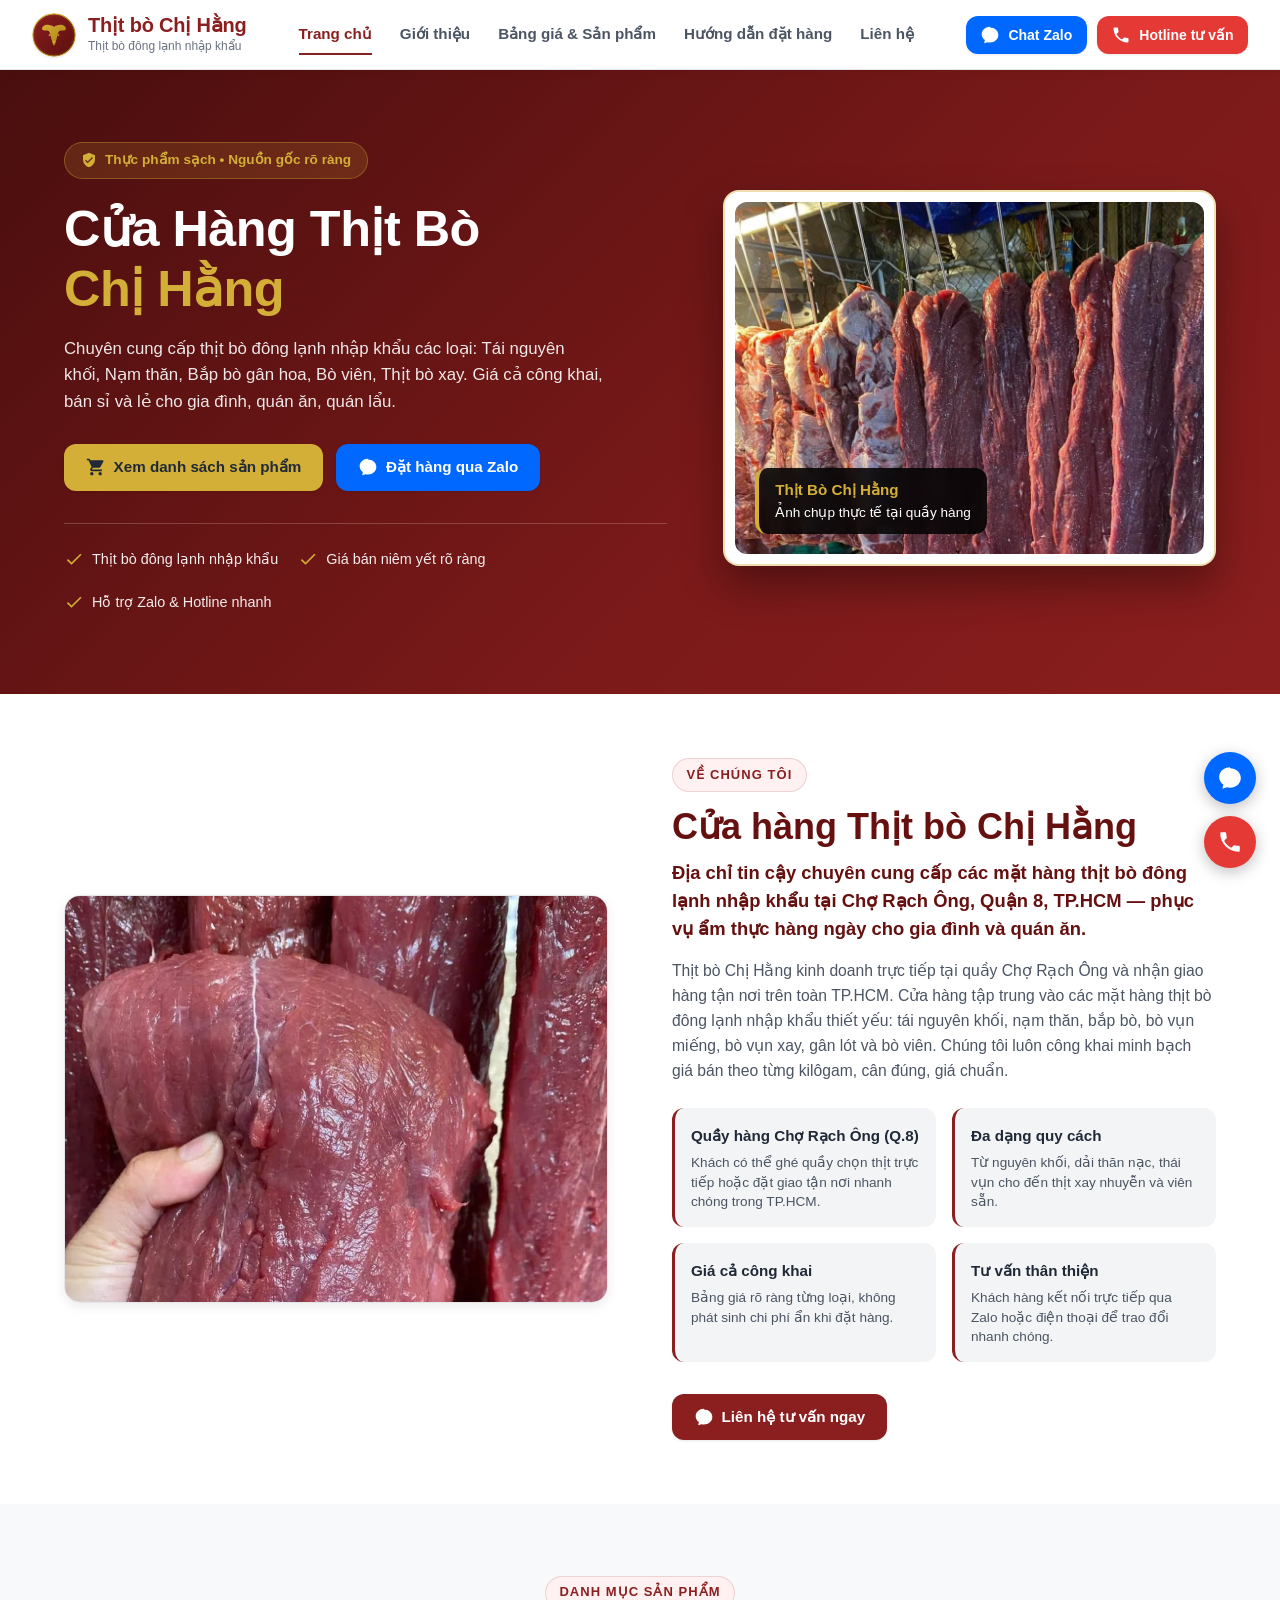
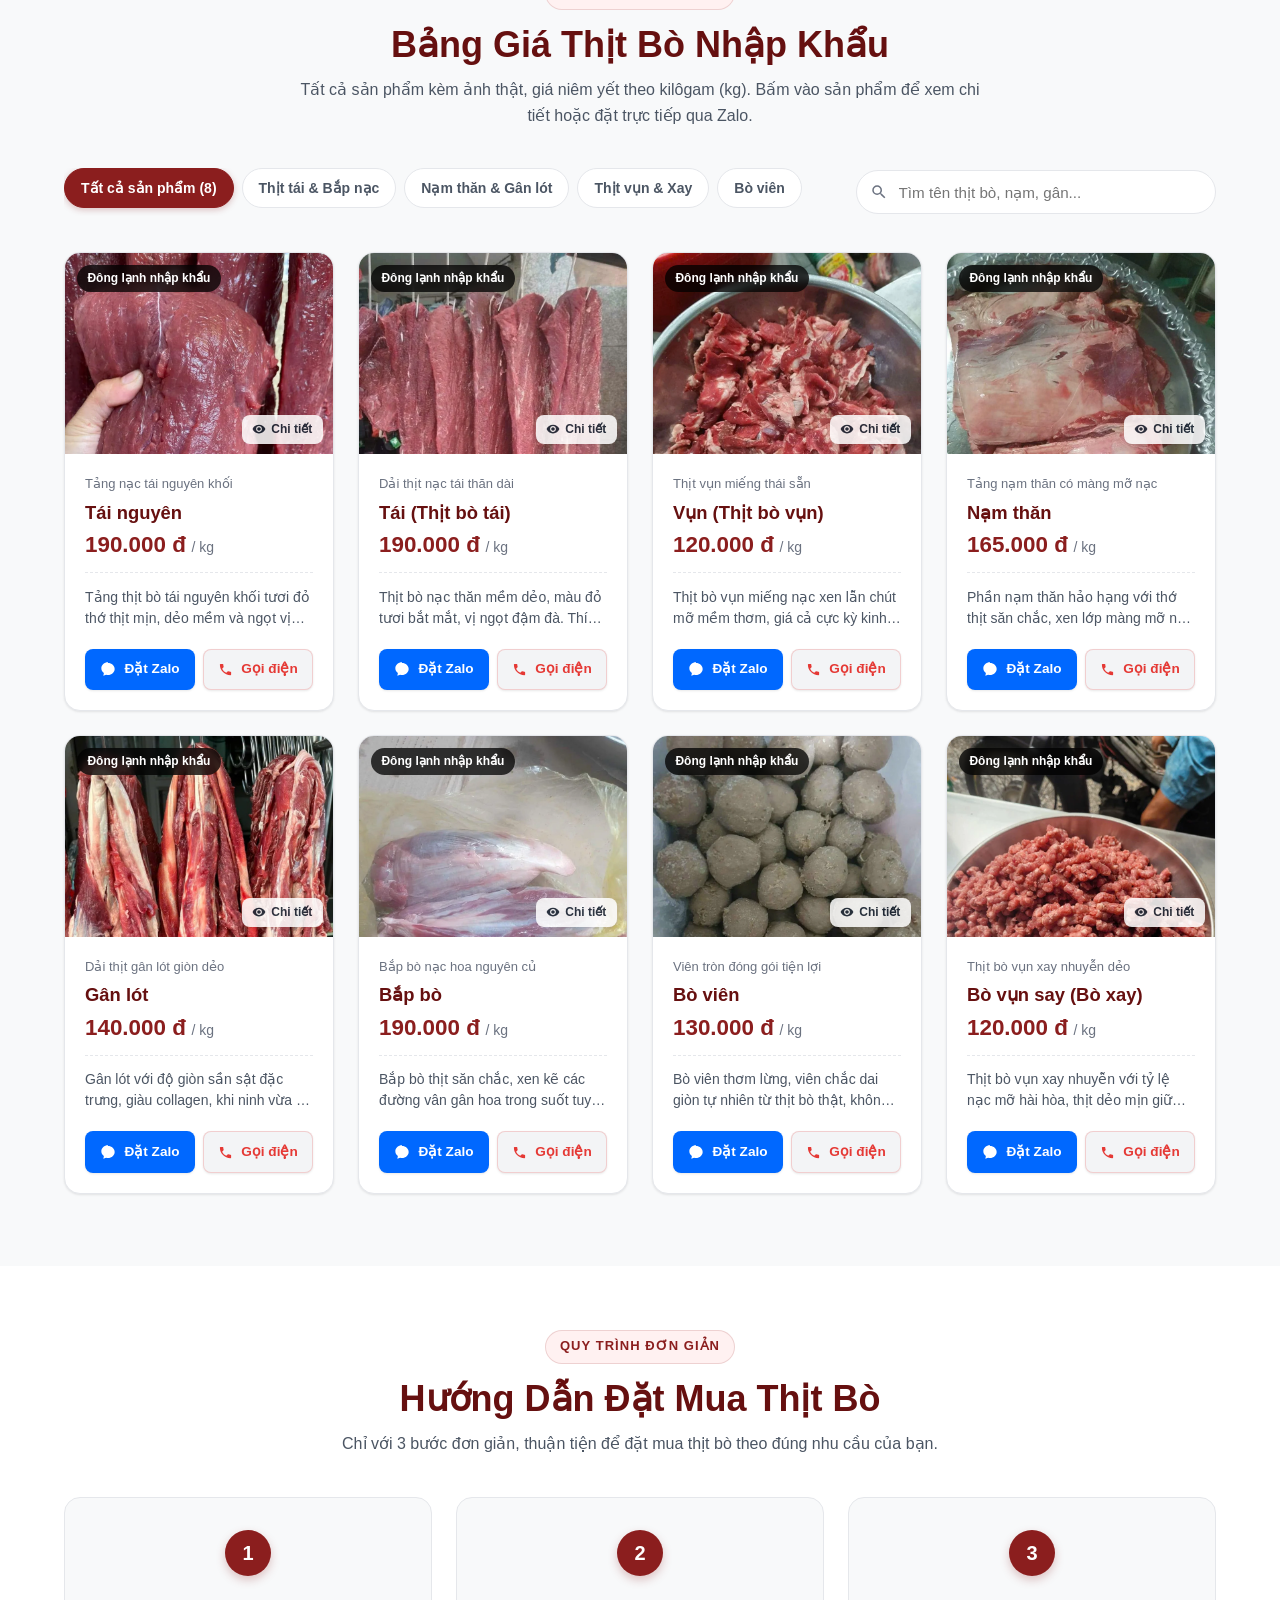
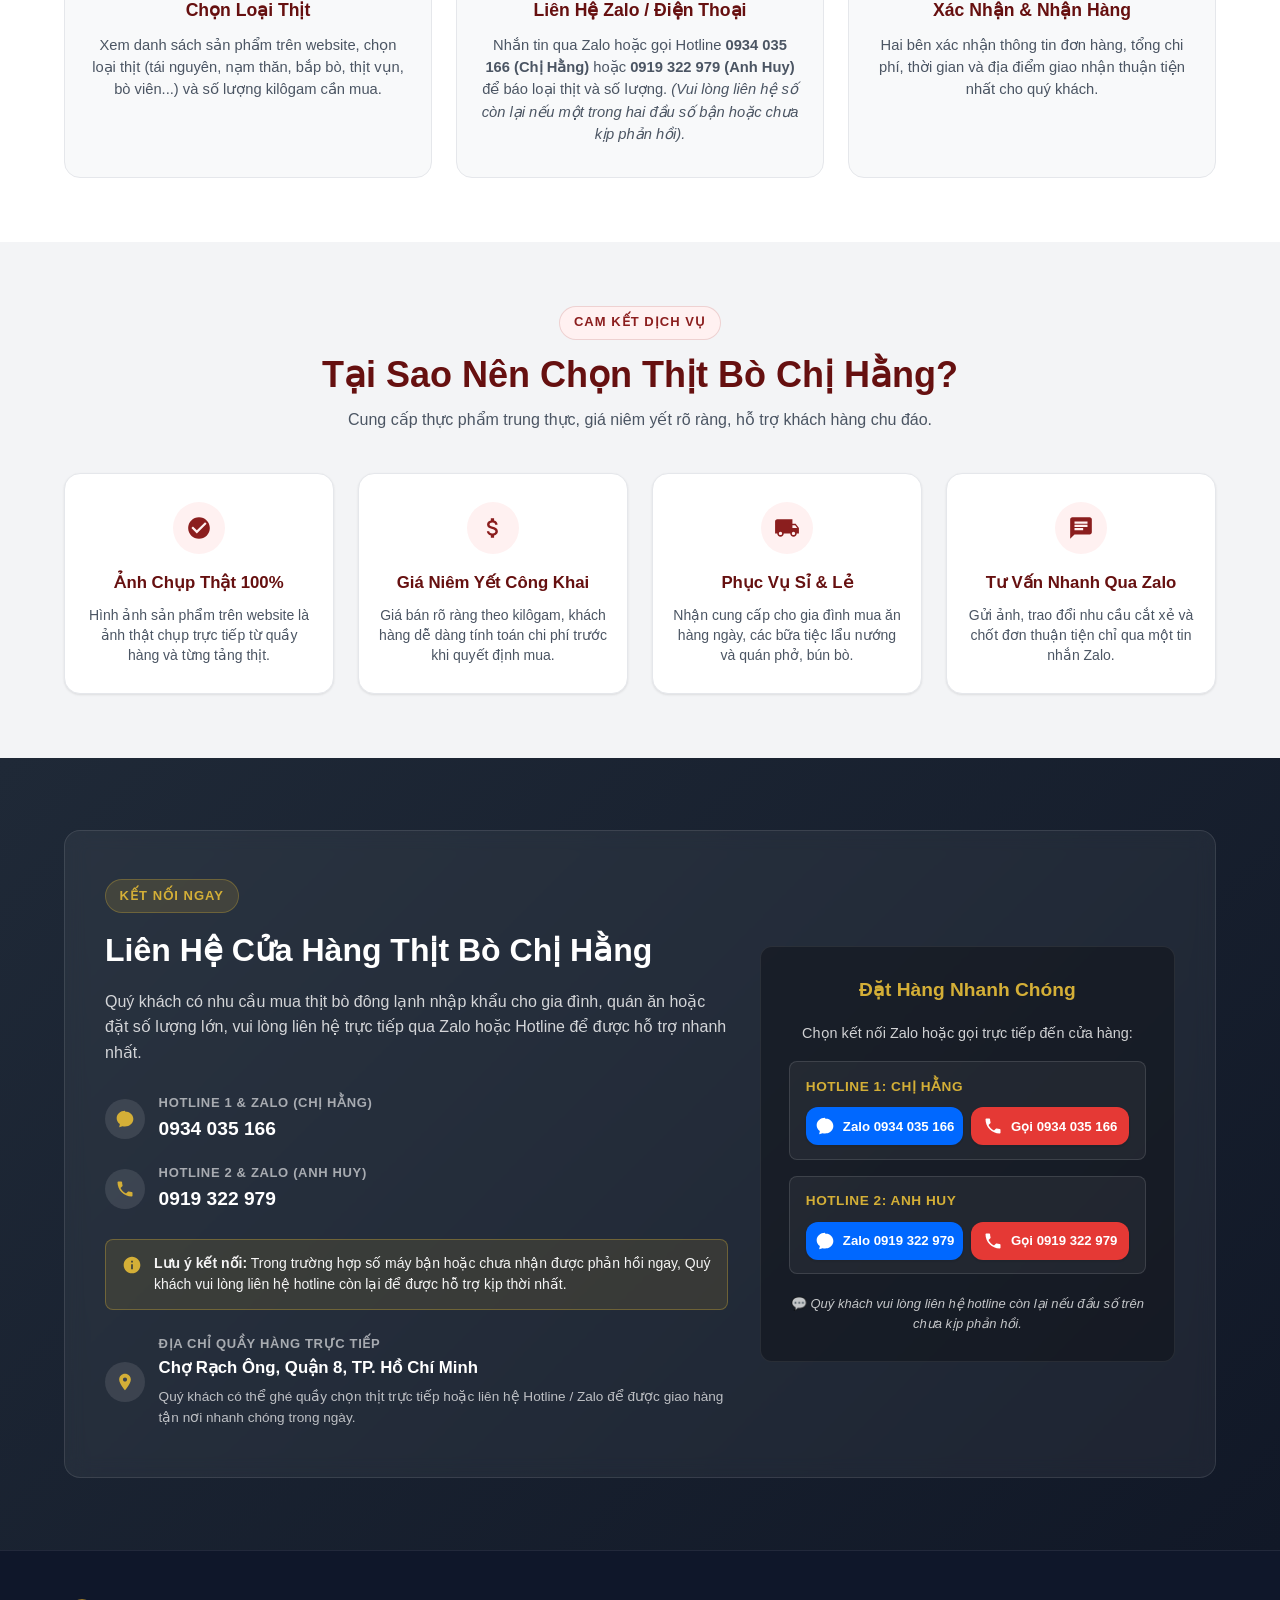
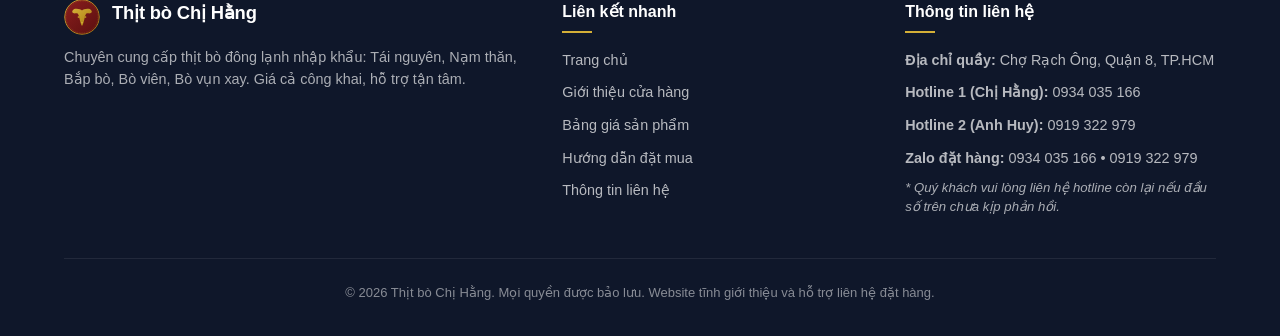
==== commit 5ca0193c: "Cap nhat dia chi Cho Rach Ong Q8, Hotline 2 Anh Huy va modal lien he" ====
--- a/index.html
+++ b/index.html
@@ -47,19 +47,19 @@
 
       <!-- Header Actions -->
       <div class="header-actions">
-        <a href="https://zalo.me/0934035166" target="_blank" rel="noopener noreferrer" class="btn btn-zalo btn-sm" id="header-zalo-btn" title="Chat Zalo ngay">
+        <button type="button" class="btn btn-zalo btn-sm" id="header-zalo-btn" onclick="openContactModal()" title="Nhắn tin Zalo đặt hàng">
           <svg class="btn-icon" viewBox="0 0 24 24">
             <path d="M12 2C6.48 2 2 6.03 2 11c0 2.87 1.5 5.43 3.84 7.08L5 22l4.13-1.35c.92.23 1.89.35 2.87.35 5.52 0 10-4.03 10-9s-4.48-9-10-9z"/>
           </svg>
-          <span>Zalo: 0934 035 166</span>
-        </a>
-
-        <a href="tel:0934035166" class="btn btn-hotline btn-sm header-phone-btn" id="header-phone-btn" title="Gọi Hotline">
+          <span>Chat Zalo</span>
+        </button>
+
+        <button type="button" class="btn btn-hotline btn-sm header-phone-btn" id="header-phone-btn" onclick="openContactModal()" title="Hotline tư vấn - Bấm để chọn liên hệ">
           <svg class="btn-icon" viewBox="0 0 24 24">
             <path d="M6.62 10.79c1.44 2.83 3.76 5.14 6.59 6.59l2.2-2.2c.27-.27.67-.36 1.02-.24 1.12.37 2.33.57 3.57.57.55 0 1 .45 1 1V20c0 .55-.45 1-1 1-9.39 0-17-7.61-17-17 0-.55.45-1 1-1h3.5c.55 0 1 .45 1 1 0 1.25.2 2.45.57 3.57.11.35.03.74-.25 1.02l-2.2 2.2z"/>
           </svg>
-          <span>Gọi ngay</span>
-        </a>
+          <span>Hotline tư vấn</span>
+        </button>
 
         <!-- Mobile Menu Toggle Button -->
         <button class="menu-toggle" id="menu-toggle" aria-label="Mở menu điều hướng" aria-expanded="false">
@@ -78,14 +78,15 @@
       <a href="#huong-dan" class="nav-link">Hướng dẫn đặt hàng</a>
       <a href="#lien-he" class="nav-link">Thông tin liên hệ</a>
       <div class="mobile-actions">
-        <a href="https://zalo.me/0934035166" target="_blank" rel="noopener noreferrer" class="btn btn-zalo">
+        <button type="button" class="btn btn-zalo" onclick="openContactModal()">
           <svg class="btn-icon" viewBox="0 0 24 24"><path d="M12 2C6.48 2 2 6.03 2 11c0 2.87 1.5 5.43 3.84 7.08L5 22l4.13-1.35c.92.23 1.89.35 2.87.35 5.52 0 10-4.03 10-9s-4.48-9-10-9z"/></svg>
-          <span>Nhắn Zalo: 0934 035 166</span>
-        </a>
-        <a href="tel:0934035166" class="btn btn-hotline">
+          <span>Chat Zalo đặt hàng</span>
+        </button>
+        <button type="button" class="btn btn-hotline" onclick="openContactModal()">
           <svg class="btn-icon" viewBox="0 0 24 24"><path d="M6.62 10.79c1.44 2.83 3.76 5.14 6.59 6.59l2.2-2.2c.27-.27.67-.36 1.02-.24 1.12.37 2.33.57 3.57.57.55 0 1 .45 1 1V20c0 .55-.45 1-1 1-9.39 0-17-7.61-17-17 0-.55.45-1 1-1h3.5c.55 0 1 .45 1 1 0 1.25.2 2.45.57 3.57.11.35.03.74-.25 1.02l-2.2 2.2z"/></svg>
-          <span>Gọi Hotline: 0934 035 166</span>
-        </a>
+          <span>Hotline tư vấn (Chị Hằng • Anh Huy)</span>
+        </button>
+        <p class="drawer-contact-tip">* Bấm để lựa chọn liên hệ Chị Hằng hoặc Anh Huy.</p>
       </div>
     </div>
   </header>
@@ -121,12 +122,12 @@
                 <span>Xem danh sách sản phẩm</span>
               </a>
 
-              <a href="https://zalo.me/0934035166" target="_blank" rel="noopener noreferrer" class="btn btn-zalo" id="hero-btn-zalo">
+              <button type="button" class="btn btn-zalo" id="hero-btn-zalo" onclick="openContactModal()">
                 <svg class="btn-icon" viewBox="0 0 24 24">
                   <path d="M12 2C6.48 2 2 6.03 2 11c0 2.87 1.5 5.43 3.84 7.08L5 22l4.13-1.35c.92.23 1.89.35 2.87.35 5.52 0 10-4.03 10-9s-4.48-9-10-9z"/>
                 </svg>
                 <span>Đặt hàng qua Zalo</span>
-              </a>
+              </button>
             </div>
 
             <div class="hero-highlights">
@@ -180,16 +181,16 @@
             <div class="section-tag">Về chúng tôi</div>
             <h2 class="section-title">Cửa hàng Thịt bò Chị Hằng</h2>
             <p class="about-lead">
-              Địa chỉ tin cậy chuyên cung cấp các mặt hàng thịt bò đông lạnh nhập khẩu phục vụ nhu cầu ẩm thực hàng ngày của mọi gia đình và quán ăn.
+              Địa chỉ tin cậy chuyên cung cấp các mặt hàng thịt bò đông lạnh nhập khẩu tại <strong>Chợ Rạch Ông, Quận 8, TP.HCM</strong> — phục vụ ẩm thực hàng ngày cho gia đình và quán ăn.
             </p>
             <p class="about-text">
-              Thịt bò Chị Hằng tập trung vào các mặt hàng thịt bò đông lạnh nhập khẩu thiết yếu: tái nguyên khối, nạm thăn, bắp bò, bò vụn miếng, bò vụn xay, gân lót và bò viên. Chúng tôi luôn công khai minh bạch giá bán theo từng kilôgam, giúp quý khách dễ dàng lựa chọn sản phẩm phù hợp với nhu cầu chế biến.
+              Thịt bò Chị Hằng kinh doanh trực tiếp tại quầy Chợ Rạch Ông và nhận giao hàng tận nơi trên toàn TP.HCM. Cửa hàng tập trung vào các mặt hàng thịt bò đông lạnh nhập khẩu thiết yếu: tái nguyên khối, nạm thăn, bắp bò, bò vụn miếng, bò vụn xay, gân lót và bò viên. Chúng tôi luôn công khai minh bạch giá bán theo từng kilôgam, cân đúng, giá chuẩn.
             </p>
 
             <div class="about-features-list">
               <div class="feature-box">
-                <h4>Thịt đông lạnh nhập khẩu</h4>
-                <p>Nguồn hàng phong phú, đáp ứng các tiêu chuẩn bảo quản đông lạnh.</p>
+                <h4>Quầy hàng Chợ Rạch Ông (Q.8)</h4>
+                <p>Khách có thể ghé quầy chọn thịt trực tiếp hoặc đặt giao tận nơi nhanh chóng trong TP.HCM.</p>
               </div>
               <div class="feature-box">
                 <h4>Đa dạng quy cách</h4>
@@ -205,10 +206,10 @@
               </div>
             </div>
 
-            <a href="https://zalo.me/0934035166" target="_blank" rel="noopener noreferrer" class="btn btn-primary" id="about-zalo-btn">
+            <button type="button" class="btn btn-primary" id="about-zalo-btn" onclick="openContactModal()">
               <svg class="btn-icon" viewBox="0 0 24 24"><path d="M12 2C6.48 2 2 6.03 2 11c0 2.87 1.5 5.43 3.84 7.08L5 22l4.13-1.35c.92.23 1.89.35 2.87.35 5.52 0 10-4.03 10-9s-4.48-9-10-9z"/></svg>
-              <span>Tư vấn qua Zalo: 0934 035 166</span>
-            </a>
+              <span>Liên hệ tư vấn ngay</span>
+            </button>
           </div>
         </div>
       </div>
@@ -274,7 +275,7 @@
             <div class="step-number">2</div>
             <h3 class="step-title">Liên Hệ Zalo / Điện Thoại</h3>
             <p class="step-desc">
-              Nhắn tin qua Zalo <strong>0934 035 166</strong> hoặc gọi trực tiếp Hotline để báo loại thịt, số lượng và yêu cầu cắt thái (nếu có).
+              Nhắn tin qua Zalo hoặc gọi Hotline <strong>0934 035 166 (Chị Hằng)</strong> hoặc <strong>0919 322 979 (Anh Huy)</strong> để báo loại thịt và số lượng. <em>(Vui lòng liên hệ số còn lại nếu một trong hai đầu số bận hoặc chưa kịp phản hồi).</em>
             </p>
           </div>
 
@@ -354,8 +355,8 @@
                     <svg viewBox="0 0 24 24"><path d="M12 2C6.48 2 2 6.03 2 11c0 2.87 1.5 5.43 3.84 7.08L5 22l4.13-1.35c.92.23 1.89.35 2.87.35 5.52 0 10-4.03 10-9s-4.48-9-10-9z"/></svg>
                   </div>
                   <div class="contact-info-text">
-                    <strong>Zalo tư vấn & đặt hàng</strong>
-                    <a href="https://zalo.me/0934035166" target="_blank" rel="noopener noreferrer">0934 035 166 (Chị Hằng)</a>
+                    <strong>Hotline 1 & Zalo (Chị Hằng)</strong>
+                    <a href="tel:0934035166">0934 035 166</a>
                   </div>
                 </div>
 
@@ -364,9 +365,18 @@
                     <svg viewBox="0 0 24 24"><path d="M6.62 10.79c1.44 2.83 3.76 5.14 6.59 6.59l2.2-2.2c.27-.27.67-.36 1.02-.24 1.12.37 2.33.57 3.57.57.55 0 1 .45 1 1V20c0 .55-.45 1-1 1-9.39 0-17-7.61-17-17 0-.55.45-1 1-1h3.5c.55 0 1 .45 1 1 0 1.25.2 2.45.57 3.57.11.35.03.74-.25 1.02l-2.2 2.2z"/></svg>
                   </div>
                   <div class="contact-info-text">
-                    <strong>Hotline gọi trực tiếp</strong>
-                    <a href="tel:0934035166">0934 035 166</a>
+                    <strong>Hotline 2 & Zalo (Anh Huy)</strong>
+                    <a href="tel:0919322979">0919 322 979</a>
                   </div>
+                </div>
+
+                <div class="contact-notice-card">
+                  <svg width="20" height="20" viewBox="0 0 24 24" fill="var(--color-accent)">
+                    <path d="M12 2C6.48 2 2 6.48 2 12s4.48 10 10 10 10-4.48 10-10S17.52 2 12 2zm1 15h-2v-6h2v6zm0-8h-2V7h2v2z"/>
+                  </svg>
+                  <p>
+                    <strong>Lưu ý kết nối:</strong> Trong trường hợp số máy bận hoặc chưa nhận được phản hồi ngay, Quý khách vui lòng liên hệ hotline còn lại để được hỗ trợ kịp thời nhất.
+                  </p>
                 </div>
 
                 <div class="contact-info-item">
@@ -374,8 +384,9 @@
                     <svg viewBox="0 0 24 24"><path d="M12 2C8.13 2 5 5.13 5 9c0 5.25 7 13 7 13s7-7.75 7-13c0-3.87-3.13-7-7-7zm0 9.5c-1.38 0-2.5-1.12-2.5-2.5s1.12-2.5 2.5-2.5 2.5 1.12 2.5 2.5-1.12 2.5-2.5 2.5z"/></svg>
                   </div>
                   <div class="contact-info-text">
-                    <strong>Hình thức giao nhận</strong>
-                    <span>Liên hệ Zalo/SĐT để trao đổi địa điểm nhận hàng hoặc ship tận nơi</span>
+                    <strong>Địa chỉ quầy hàng trực tiếp</strong>
+                    <span style="font-size: 1.05rem;">Chợ Rạch Ông, Quận 8, TP. Hồ Chí Minh</span>
+                    <small style="display: block; color: rgba(255,255,255,0.7); font-size: 0.85rem; margin-top: 0.25rem;">Quý khách có thể ghé quầy chọn thịt trực tiếp hoặc liên hệ Hotline / Zalo để được giao hàng tận nơi nhanh chóng trong ngày.</small>
                   </div>
                 </div>
               </div>
@@ -383,17 +394,39 @@
 
             <div class="contact-actions-box">
               <h3>Đặt Hàng Nhanh Chóng</h3>
-              <p>Bấm vào nút dưới đây để kết nối Zalo với Chị Hằng ngay bây giờ:</p>
+              <p>Chọn kết nối Zalo hoặc gọi trực tiếp đến cửa hàng:</p>
               
-              <a href="https://zalo.me/0934035166" target="_blank" rel="noopener noreferrer" class="btn btn-zalo" id="contact-zalo-cta">
-                <svg class="btn-icon" viewBox="0 0 24 24"><path d="M12 2C6.48 2 2 6.03 2 11c0 2.87 1.5 5.43 3.84 7.08L5 22l4.13-1.35c.92.23 1.89.35 2.87.35 5.52 0 10-4.03 10-9s-4.48-9-10-9z"/></svg>
-                <span>Mở Zalo: 0934 035 166</span>
-              </a>
-
-              <a href="tel:0934035166" class="btn btn-hotline" id="contact-call-cta">
-                <svg class="btn-icon" viewBox="0 0 24 24"><path d="M6.62 10.79c1.44 2.83 3.76 5.14 6.59 6.59l2.2-2.2c.27-.27.67-.36 1.02-.24 1.12.37 2.33.57 3.57.57.55 0 1 .45 1 1V20c0 .55-.45 1-1 1-9.39 0-17-7.61-17-17 0-.55.45-1 1-1h3.5c.55 0 1 .45 1 1 0 1.25.2 2.45.57 3.57.11.35.03.74-.25 1.02l-2.2 2.2z"/></svg>
-                <span>Gọi Điện Thoại Trực Tiếp</span>
-              </a>
+              <div class="contact-person-box">
+                <span class="person-title">Hotline 1: Chị Hằng</span>
+                <div class="person-btn-row">
+                  <a href="https://zalo.me/0934035166" target="_blank" rel="noopener noreferrer" class="btn btn-zalo btn-sm">
+                    <svg class="btn-icon" viewBox="0 0 24 24"><path d="M12 2C6.48 2 2 6.03 2 11c0 2.87 1.5 5.43 3.84 7.08L5 22l4.13-1.35c.92.23 1.89.35 2.87.35 5.52 0 10-4.03 10-9s-4.48-9-10-9z"/></svg>
+                    <span>Zalo 0934 035 166</span>
+                  </a>
+                  <a href="tel:0934035166" class="btn btn-hotline btn-sm">
+                    <svg class="btn-icon" viewBox="0 0 24 24"><path d="M6.62 10.79c1.44 2.83 3.76 5.14 6.59 6.59l2.2-2.2c.27-.27.67-.36 1.02-.24 1.12.37 2.33.57 3.57.57.55 0 1 .45 1 1V20c0 .55-.45 1-1 1-9.39 0-17-7.61-17-17 0-.55.45-1 1-1h3.5c.55 0 1 .45 1 1 0 1.25.2 2.45.57 3.57.11.35.03.74-.25 1.02l-2.2 2.2z"/></svg>
+                    <span>Gọi 0934 035 166</span>
+                  </a>
+                </div>
+              </div>
+
+              <div class="contact-person-box">
+                <span class="person-title">Hotline 2: Anh Huy</span>
+                <div class="person-btn-row">
+                  <a href="https://zalo.me/0919322979" target="_blank" rel="noopener noreferrer" class="btn btn-zalo btn-sm">
+                    <svg class="btn-icon" viewBox="0 0 24 24"><path d="M12 2C6.48 2 2 6.03 2 11c0 2.87 1.5 5.43 3.84 7.08L5 22l4.13-1.35c.92.23 1.89.35 2.87.35 5.52 0 10-4.03 10-9s-4.48-9-10-9z"/></svg>
+                    <span>Zalo 0919 322 979</span>
+                  </a>
+                  <a href="tel:0919322979" class="btn btn-hotline btn-sm">
+                    <svg class="btn-icon" viewBox="0 0 24 24"><path d="M6.62 10.79c1.44 2.83 3.76 5.14 6.59 6.59l2.2-2.2c.27-.27.67-.36 1.02-.24 1.12.37 2.33.57 3.57.57.55 0 1 .45 1 1V20c0 .55-.45 1-1 1-9.39 0-17-7.61-17-17 0-.55.45-1 1-1h3.5c.55 0 1 .45 1 1 0 1.25.2 2.45.57 3.57.11.35.03.74-.25 1.02l-2.2 2.2z"/></svg>
+                    <span>Gọi 0919 322 979</span>
+                  </a>
+                </div>
+              </div>
+
+              <div class="contact-fallback-tip">
+                <span>💬 <em>Quý khách vui lòng liên hệ hotline còn lại nếu đầu số trên chưa kịp phản hồi.</em></span>
+              </div>
             </div>
           </div>
         </div>
@@ -430,10 +463,11 @@
         <div class="footer-col">
           <h4>Thông tin liên hệ</h4>
           <ul class="footer-links">
-            <li><strong>Chủ cửa hàng:</strong> Chị Hằng</li>
-            <li><strong>Hotline:</strong> <a href="tel:0934035166">0934 035 166</a></li>
-            <li><strong>Zalo:</strong> <a href="https://zalo.me/0934035166" target="_blank" rel="noopener noreferrer">0934 035 166</a></li>
-            <li><strong>Ngành hàng:</strong> Thịt bò đông lạnh nhập khẩu</li>
+            <li><strong>Địa chỉ quầy:</strong> Chợ Rạch Ông, Quận 8, TP.HCM</li>
+            <li><strong>Hotline 1 (Chị Hằng):</strong> <a href="tel:0934035166">0934 035 166</a></li>
+            <li><strong>Hotline 2 (Anh Huy):</strong> <a href="tel:0919322979">0919 322 979</a></li>
+            <li><strong>Zalo đặt hàng:</strong> 0934 035 166 • 0919 322 979</li>
+            <li><em style="color: rgba(255,255,255,0.65); font-size: 0.825rem; line-height: 1.4; display: inline-block;">* Quý khách vui lòng liên hệ hotline còn lại nếu đầu số trên chưa kịp phản hồi.</em></li>
           </ul>
         </div>
       </div>
@@ -446,24 +480,24 @@
 
   <!-- ===== FLOATING WIDGETS (DESKTOP) ===== -->
   <aside class="floating-contact-desktop" aria-label="Liên hệ nhanh">
-    <a href="https://zalo.me/0934035166" target="_blank" rel="noopener noreferrer" class="float-btn float-zalo" title="Chat Zalo ngay: 0934 035 166" id="floating-zalo-btn">
+    <button type="button" class="float-btn float-zalo" onclick="openContactModal()" title="Chat Zalo đặt hàng" id="floating-zalo-btn">
       <svg viewBox="0 0 24 24"><path d="M12 2C6.48 2 2 6.03 2 11c0 2.87 1.5 5.43 3.84 7.08L5 22l4.13-1.35c.92.23 1.89.35 2.87.35 5.52 0 10-4.03 10-9s-4.48-9-10-9z"/></svg>
-    </a>
-    <a href="tel:0934035166" class="float-btn float-hotline" title="Gọi Hotline: 0934 035 166" id="floating-hotline-btn">
+    </button>
+    <button type="button" class="float-btn float-hotline" onclick="openContactModal()" title="Hotline tư vấn (Chị Hằng • Anh Huy)" id="floating-hotline-btn">
       <svg viewBox="0 0 24 24"><path d="M6.62 10.79c1.44 2.83 3.76 5.14 6.59 6.59l2.2-2.2c.27-.27.67-.36 1.02-.24 1.12.37 2.33.57 3.57.57.55 0 1 .45 1 1V20c0 .55-.45 1-1 1-9.39 0-17-7.61-17-17 0-.55.45-1 1-1h3.5c.55 0 1 .45 1 1 0 1.25.2 2.45.57 3.57.11.35.03.74-.25 1.02l-2.2 2.2z"/></svg>
-    </a>
+    </button>
   </aside>
 
   <!-- ===== MOBILE BOTTOM BAR (FIXED) ===== -->
   <nav class="mobile-bottom-bar" id="mobile-bottom-bar" aria-label="Thanh liên hệ điện thoại">
-    <a href="tel:0934035166" class="btn btn-hotline" id="mobile-bottom-call">
+    <button type="button" class="btn btn-hotline" id="mobile-bottom-call" onclick="openContactModal()">
       <svg class="btn-icon" viewBox="0 0 24 24"><path d="M6.62 10.79c1.44 2.83 3.76 5.14 6.59 6.59l2.2-2.2c.27-.27.67-.36 1.02-.24 1.12.37 2.33.57 3.57.57.55 0 1 .45 1 1V20c0 .55-.45 1-1 1-9.39 0-17-7.61-17-17 0-.55.45-1 1-1h3.5c.55 0 1 .45 1 1 0 1.25.2 2.45.57 3.57.11.35.03.74-.25 1.02l-2.2 2.2z"/></svg>
-      <span>Gọi 0934 035 166</span>
-    </a>
-    <a href="https://zalo.me/0934035166" target="_blank" rel="noopener noreferrer" class="btn btn-zalo" id="mobile-bottom-zalo">
+      <span>Gọi Hotline</span>
+    </button>
+    <button type="button" class="btn btn-zalo" id="mobile-bottom-zalo" onclick="openContactModal()">
       <svg class="btn-icon" viewBox="0 0 24 24"><path d="M12 2C6.48 2 2 6.03 2 11c0 2.87 1.5 5.43 3.84 7.08L5 22l4.13-1.35c.92.23 1.89.35 2.87.35 5.52 0 10-4.03 10-9s-4.48-9-10-9z"/></svg>
       <span>Chat Zalo</span>
-    </a>
+    </button>
   </nav>
 
   <!-- ===== QUICK VIEW MODAL ===== -->
@@ -476,6 +510,85 @@
     </div>
   </div>
 
+  <!-- ===== CONTACT SELECTION MODAL ===== -->
+  <div class="modal-backdrop" id="contact-modal" role="dialog" aria-modal="true" aria-labelledby="contact-modal-title">
+    <div class="modal-dialog contact-modal-dialog">
+      <button class="modal-close-btn" id="contact-modal-close-btn" onclick="closeContactModal()" aria-label="Đóng cửa sổ">✕</button>
+      <div class="contact-modal-inner">
+        <div class="contact-modal-header">
+          <div class="contact-modal-icon-badge">
+            <svg viewBox="0 0 24 24"><path d="M6.62 10.79c1.44 2.83 3.76 5.14 6.59 6.59l2.2-2.2c.27-.27.67-.36 1.02-.24 1.12.37 2.33.57 3.57.57.55 0 1 .45 1 1V20c0 .55-.45 1-1 1-9.39 0-17-7.61-17-17 0-.55.45-1 1-1h3.5c.55 0 1 .45 1 1 0 1.25.2 2.45.57 3.57.11.35.03.74-.25 1.02l-2.2 2.2z"/></svg>
+          </div>
+          <h2 id="contact-modal-title" class="contact-modal-title">Liên Hệ Hotline & Zalo</h2>
+          <div class="contact-modal-location-tag">
+            <svg width="14" height="14" viewBox="0 0 24 24" fill="currentColor"><path d="M12 2C8.13 2 5 5.13 5 9c0 5.25 7 13 7 13s7-7.75 7-13c0-3.87-3.13-7-7-7zm0 9.5c-1.38 0-2.5-1.12-2.5-2.5s1.12-2.5 2.5-2.5 2.5 1.12 2.5 2.5-1.12 2.5-2.5 2.5z"/></svg>
+            <span>Quầy hàng: Chợ Rạch Ông, Quận 8, TP.HCM • Có giao hàng tận nơi</span>
+          </div>
+          <p class="contact-modal-desc">
+            Quý khách vui lòng chọn liên hệ trực tiếp với <strong>Chị Hằng</strong> hoặc <strong>Anh Huy</strong> để được phục vụ nhanh chóng và chu đáo nhất:
+          </p>
+        </div>
+
+        <div class="contact-modal-cards">
+          <!-- Card Chị Hằng -->
+          <div class="contact-choice-card">
+            <div class="choice-card-head">
+              <div class="choice-avatar">
+                <svg viewBox="0 0 24 24"><path d="M12 12c2.21 0 4-1.79 4-4s-1.79-4-4-4-4 1.79-4 4 1.79 4 4 4zm0 2c-2.67 0-8 1.34-8 4v2h16v-2c0-2.66-5.33-4-8-4z"/></svg>
+              </div>
+              <div class="choice-person-info">
+                <span class="choice-badge">Hotline 1 • Chủ cửa hàng</span>
+                <span class="choice-name">Chị Hằng</span>
+                <span class="choice-phone">0934 035 166</span>
+              </div>
+            </div>
+            <div class="choice-actions">
+              <a href="tel:0934035166" class="btn btn-hotline btn-choice">
+                <svg class="btn-icon" viewBox="0 0 24 24"><path d="M6.62 10.79c1.44 2.83 3.76 5.14 6.59 6.59l2.2-2.2c.27-.27.67-.36 1.02-.24 1.12.37 2.33.57 3.57.57.55 0 1 .45 1 1V20c0 .55-.45 1-1 1-9.39 0-17-7.61-17-17 0-.55.45-1 1-1h3.5c.55 0 1 .45 1 1 0 1.25.2 2.45.57 3.57.11.35.03.74-.25 1.02l-2.2 2.2z"/></svg>
+                <span>Gọi 0934 035 166</span>
+              </a>
+              <a href="https://zalo.me/0934035166" target="_blank" rel="noopener noreferrer" class="btn btn-zalo btn-choice">
+                <svg class="btn-icon" viewBox="0 0 24 24"><path d="M12 2C6.48 2 2 6.03 2 11c0 2.87 1.5 5.43 3.84 7.08L5 22l4.13-1.35c.92.23 1.89.35 2.87.35 5.52 0 10-4.03 10-9s-4.48-9-10-9z"/></svg>
+                <span>Chat Zalo Chị Hằng</span>
+              </a>
+            </div>
+          </div>
+
+          <!-- Card Anh Huy -->
+          <div class="contact-choice-card">
+            <div class="choice-card-head">
+              <div class="choice-avatar">
+                <svg viewBox="0 0 24 24"><path d="M12 12c2.21 0 4-1.79 4-4s-1.79-4-4-4-4 1.79-4 4 1.79 4 4 4zm0 2c-2.67 0-8 1.34-8 4v2h16v-2c0-2.66-5.33-4-8-4z"/></svg>
+              </div>
+              <div class="choice-person-info">
+                <span class="choice-badge">Hotline 2 • Hỗ trợ & Giao nhận</span>
+                <span class="choice-name">Anh Huy</span>
+                <span class="choice-phone">0919 322 979</span>
+              </div>
+            </div>
+            <div class="choice-actions">
+              <a href="tel:0919322979" class="btn btn-hotline btn-choice">
+                <svg class="btn-icon" viewBox="0 0 24 24"><path d="M6.62 10.79c1.44 2.83 3.76 5.14 6.59 6.59l2.2-2.2c.27-.27.67-.36 1.02-.24 1.12.37 2.33.57 3.57.57.55 0 1 .45 1 1V20c0 .55-.45 1-1 1-9.39 0-17-7.61-17-17 0-.55.45-1 1-1h3.5c.55 0 1 .45 1 1 0 1.25.2 2.45.57 3.57.11.35.03.74-.25 1.02l-2.2 2.2z"/></svg>
+                <span>Gọi 0919 322 979</span>
+              </a>
+              <a href="https://zalo.me/0919322979" target="_blank" rel="noopener noreferrer" class="btn btn-zalo btn-choice">
+                <svg class="btn-icon" viewBox="0 0 24 24"><path d="M12 2C6.48 2 2 6.03 2 11c0 2.87 1.5 5.43 3.84 7.08L5 22l4.13-1.35c.92.23 1.89.35 2.87.35 5.52 0 10-4.03 10-9s-4.48-9-10-9z"/></svg>
+                <span>Chat Zalo Anh Huy</span>
+              </a>
+            </div>
+          </div>
+        </div>
+
+        <div class="contact-modal-notice">
+          <svg viewBox="0 0 24 24"><path d="M12 2C6.48 2 2 6.48 2 12s4.48 10 10 10 10-4.48 10-10S17.52 2 12 2zm1 15h-2v-6h2v6zm0-8h-2V7h2v2z"/></svg>
+          <p>
+            <strong>Lưu ý:</strong> Trong trường hợp một đầu số đang bận hoặc chưa nhận được phản hồi ngay, Quý khách vui lòng liên hệ đầu số còn lại để được hỗ trợ kịp thời nhất.
+          </p>
+        </div>
+      </div>
+    </div>
+  </div>
+
   <!-- JavaScript Modules -->
   <script src="products.js"></script>
   <script src="script.js"></script>
--- a/style.css
+++ b/style.css
@@ -242,25 +242,44 @@
   position: sticky;
   top: 0;
   z-index: 1000;
-  background-color: rgba(255, 255, 255, 0.96);
+  background-color: rgba(255, 255, 255, 0.98);
   backdrop-filter: blur(10px);
   -webkit-backdrop-filter: blur(10px);
   border-bottom: 1px solid var(--color-border);
   box-shadow: 0 2px 10px rgba(0, 0, 0, 0.04);
-  height: var(--header-height);
-}
-
+  min-height: var(--header-height);
+  display: flex;
+  align-items: center;
+}
+
+.site-header .container,
 .header-container {
+  max-width: 1440px; /* Kéo dài chiều ngang thanh menu để chữ không bị xuống dòng */
+  width: 100%;
+  padding-left: 1.25rem;
+  padding-right: 1.25rem;
   display: flex;
   align-items: center;
   justify-content: space-between;
+  gap: 1rem;
   height: 100%;
 }
 
+@media (min-width: 1200px) {
+  .site-header .container,
+  .header-container {
+    padding-left: 2rem;
+    padding-right: 2rem;
+    gap: 1.75rem;
+  }
+}
+
 .brand-link {
   display: flex;
   align-items: center;
   gap: 0.75rem;
+  flex-shrink: 0;
+  white-space: nowrap;
 }
 
 .brand-logo {
@@ -274,30 +293,40 @@
 .brand-text {
   display: flex;
   flex-direction: column;
+  white-space: nowrap;
 }
 
 .brand-name {
   font-size: 1.25rem;
   font-weight: 800;
   color: var(--color-primary);
-  line-height: 1.15;
+  line-height: 1.2;
   letter-spacing: -0.01em;
+  white-space: nowrap;
 }
 
 .brand-sub {
   font-size: 0.75rem;
   color: var(--color-text-muted);
   font-weight: 500;
+  white-space: nowrap;
 }
 
 .main-nav {
   display: none;
 }
 
-@media (min-width: 900px) {
+@media (min-width: 960px) {
   .main-nav {
     display: flex;
     align-items: center;
+    gap: 1.25rem;
+    flex-shrink: 0;
+  }
+}
+
+@media (min-width: 1240px) {
+  .main-nav {
     gap: 1.75rem;
   }
 }
@@ -308,6 +337,7 @@
   color: var(--color-text-secondary);
   padding: 0.5rem 0;
   position: relative;
+  white-space: nowrap; /* Tuyệt đối không để menu rớt dòng */
 }
 
 .nav-link:hover,
@@ -335,15 +365,18 @@
   display: flex;
   align-items: center;
   gap: 0.65rem;
+  flex-shrink: 0;
 }
 
 .header-phone-btn {
   display: none;
+  white-space: nowrap;
 }
 
 @media (min-width: 640px) {
   .header-phone-btn {
     display: inline-flex;
+    white-space: nowrap;
   }
 }
 
@@ -358,7 +391,7 @@
   background: var(--color-surface-soft);
 }
 
-@media (min-width: 900px) {
+@media (min-width: 960px) {
   .menu-toggle {
     display: none;
   }
@@ -1231,6 +1264,131 @@
 .contact-actions-box p {
   font-size: 0.9rem;
   color: rgba(255, 255, 255, 0.8);
+}
+
+.contact-notice-card {
+  background: rgba(212, 175, 55, 0.12);
+  border: 1px solid rgba(212, 175, 55, 0.35);
+  border-radius: var(--radius-sm);
+  padding: 0.85rem 1rem;
+  display: flex;
+  align-items: flex-start;
+  gap: 0.75rem;
+  margin: 0.35rem 0;
+}
+
+.contact-notice-card svg {
+  flex-shrink: 0;
+  margin-top: 2px;
+}
+
+.contact-notice-card p {
+  margin: 0;
+  font-size: 0.875rem;
+  line-height: 1.5;
+  color: rgba(255, 255, 255, 0.95);
+}
+
+.contact-person-box {
+  background: rgba(255, 255, 255, 0.05);
+  border: 1px solid rgba(255, 255, 255, 0.12);
+  border-radius: var(--radius-sm);
+  padding: 0.85rem 1rem;
+  display: flex;
+  flex-direction: column;
+  gap: 0.6rem;
+  text-align: left;
+}
+
+.person-title {
+  font-size: 0.85rem;
+  font-weight: 700;
+  text-transform: uppercase;
+  letter-spacing: 0.04em;
+  color: var(--color-accent);
+}
+
+.person-btn-row {
+  display: grid;
+  grid-template-columns: 1fr 1fr;
+  gap: 0.5rem;
+}
+
+.person-btn-row .btn {
+  font-size: 0.825rem;
+  padding: 0.4rem 0.5rem;
+  justify-content: center;
+}
+
+.contact-fallback-tip {
+  font-size: 0.8125rem;
+  color: rgba(255, 255, 255, 0.75);
+  line-height: 1.5;
+  margin-top: 0.25rem;
+}
+
+.drawer-contact-tip {
+  font-size: 0.78rem;
+  color: var(--color-text-muted);
+  line-height: 1.4;
+  margin-top: 0.35rem;
+  font-style: italic;
+}
+
+/* Modal secondary contact styling */
+.modal-secondary-contact {
+  margin-top: 1.15rem;
+  padding-top: 0.85rem;
+  border-top: 1px dashed var(--color-border);
+}
+
+.modal-secondary-info {
+  display: flex;
+  align-items: center;
+  justify-content: space-between;
+  flex-wrap: wrap;
+  gap: 0.5rem;
+  font-size: 0.9rem;
+}
+
+.modal-secondary-links {
+  display: flex;
+  align-items: center;
+  gap: 0.5rem;
+}
+
+.modal-secondary-links a {
+  font-weight: 600;
+  font-size: 0.85rem;
+  text-decoration: underline;
+}
+
+.modal-secondary-links .link-call {
+  color: var(--color-hotline);
+}
+
+.modal-secondary-links .link-zalo {
+  color: var(--color-zalo);
+}
+
+.modal-secondary-links .sep {
+  color: var(--color-text-muted);
+}
+
+.modal-notice-text {
+  display: flex;
+  align-items: center;
+  gap: 0.4rem;
+  margin-top: 0.6rem;
+  font-size: 0.8rem;
+  color: var(--color-text-secondary);
+  font-style: italic;
+  line-height: 1.4;
+}
+
+.modal-notice-text svg {
+  flex-shrink: 0;
+  fill: var(--color-primary);
 }
 
 /* ===== Footer ===== */
@@ -1565,3 +1723,190 @@
   gap: 0.65rem;
   margin-top: auto;
 }
+
+/* ===== Contact Selection Modal Styling ===== */
+.contact-modal-dialog {
+  max-width: 540px;
+  width: 100%;
+  padding: 1.85rem 1.65rem;
+  border-radius: var(--radius-lg);
+  background: #FFFFFF;
+  box-shadow: 0 25px 50px -12px rgba(0, 0, 0, 0.25);
+  position: relative;
+}
+
+.contact-modal-header {
+  text-align: center;
+  margin-bottom: 1.35rem;
+}
+
+.contact-modal-icon-badge {
+  width: 52px;
+  height: 52px;
+  margin: 0 auto 0.75rem;
+  border-radius: var(--radius-full);
+  background: var(--color-primary-subtle);
+  display: flex;
+  align-items: center;
+  justify-content: center;
+}
+
+.contact-modal-icon-badge svg {
+  width: 26px;
+  height: 26px;
+  fill: var(--color-primary);
+}
+
+.contact-modal-title {
+  font-size: 1.35rem;
+  font-weight: 800;
+  color: var(--color-primary-dark);
+  margin-bottom: 0.35rem;
+}
+
+.contact-modal-location-tag {
+  display: inline-flex;
+  align-items: center;
+  justify-content: center;
+  gap: 0.4rem;
+  font-size: 0.8125rem;
+  font-weight: 600;
+  color: var(--color-primary);
+  background: var(--color-primary-subtle);
+  border: 1px solid rgba(139, 30, 30, 0.15);
+  border-radius: var(--radius-full);
+  padding: 0.3rem 0.85rem;
+  margin-bottom: 0.75rem;
+}
+
+.contact-modal-location-tag svg {
+  flex-shrink: 0;
+  fill: var(--color-primary);
+}
+
+.contact-modal-desc {
+  font-size: 0.9rem;
+  color: var(--color-text-secondary);
+  line-height: 1.5;
+}
+
+.contact-modal-cards {
+  display: flex;
+  flex-direction: column;
+  gap: 1rem;
+  margin-bottom: 1.25rem;
+}
+
+.contact-choice-card {
+  background: #FAF8F5;
+  border: 1.5px solid #EAE3D6;
+  border-radius: var(--radius-md);
+  padding: 1.15rem;
+  transition: border-color var(--transition-fast), box-shadow var(--transition-fast), transform var(--transition-fast);
+}
+
+.contact-choice-card:hover {
+  border-color: var(--color-primary);
+  box-shadow: 0 6px 18px rgba(139, 30, 30, 0.08);
+  transform: translateY(-1px);
+}
+
+.choice-card-head {
+  display: flex;
+  align-items: center;
+  gap: 0.85rem;
+  margin-bottom: 0.85rem;
+}
+
+.choice-avatar {
+  width: 46px;
+  height: 46px;
+  border-radius: var(--radius-full);
+  background: rgba(139, 30, 30, 0.1);
+  display: flex;
+  align-items: center;
+  justify-content: center;
+  flex-shrink: 0;
+}
+
+.choice-avatar svg {
+  width: 24px;
+  height: 24px;
+  fill: var(--color-primary);
+}
+
+.choice-person-info {
+  display: flex;
+  flex-direction: column;
+}
+
+.choice-badge {
+  display: inline-block;
+  align-self: flex-start;
+  font-size: 0.72rem;
+  font-weight: 700;
+  text-transform: uppercase;
+  letter-spacing: 0.04em;
+  color: var(--color-accent-dark);
+  background: var(--color-accent-light);
+  padding: 0.15rem 0.5rem;
+  border-radius: var(--radius-xs);
+  margin-bottom: 0.2rem;
+}
+
+.choice-name {
+  font-size: 1.15rem;
+  font-weight: 800;
+  color: var(--color-text);
+  line-height: 1.2;
+}
+
+.choice-phone {
+  font-size: 1.05rem;
+  font-weight: 700;
+  color: var(--color-primary);
+}
+
+.choice-actions {
+  display: grid;
+  grid-template-columns: 1fr 1fr;
+  gap: 0.6rem;
+}
+
+.btn-choice {
+  font-size: 0.875rem;
+  font-weight: 700;
+  padding: 0.55rem 0.75rem;
+  border-radius: var(--radius-sm);
+  display: inline-flex;
+  align-items: center;
+  justify-content: center;
+  gap: 0.45rem;
+  text-align: center;
+  min-height: 42px;
+}
+
+.contact-modal-notice {
+  background: rgba(212, 175, 55, 0.12);
+  border: 1px solid rgba(212, 175, 55, 0.35);
+  border-radius: var(--radius-sm);
+  padding: 0.75rem 0.9rem;
+  display: flex;
+  align-items: flex-start;
+  gap: 0.6rem;
+}
+
+.contact-modal-notice svg {
+  width: 18px;
+  height: 18px;
+  fill: var(--color-accent-dark);
+  flex-shrink: 0;
+  margin-top: 2px;
+}
+
+.contact-modal-notice p {
+  margin: 0;
+  font-size: 0.8125rem;
+  line-height: 1.45;
+  color: #634A00;
+}
